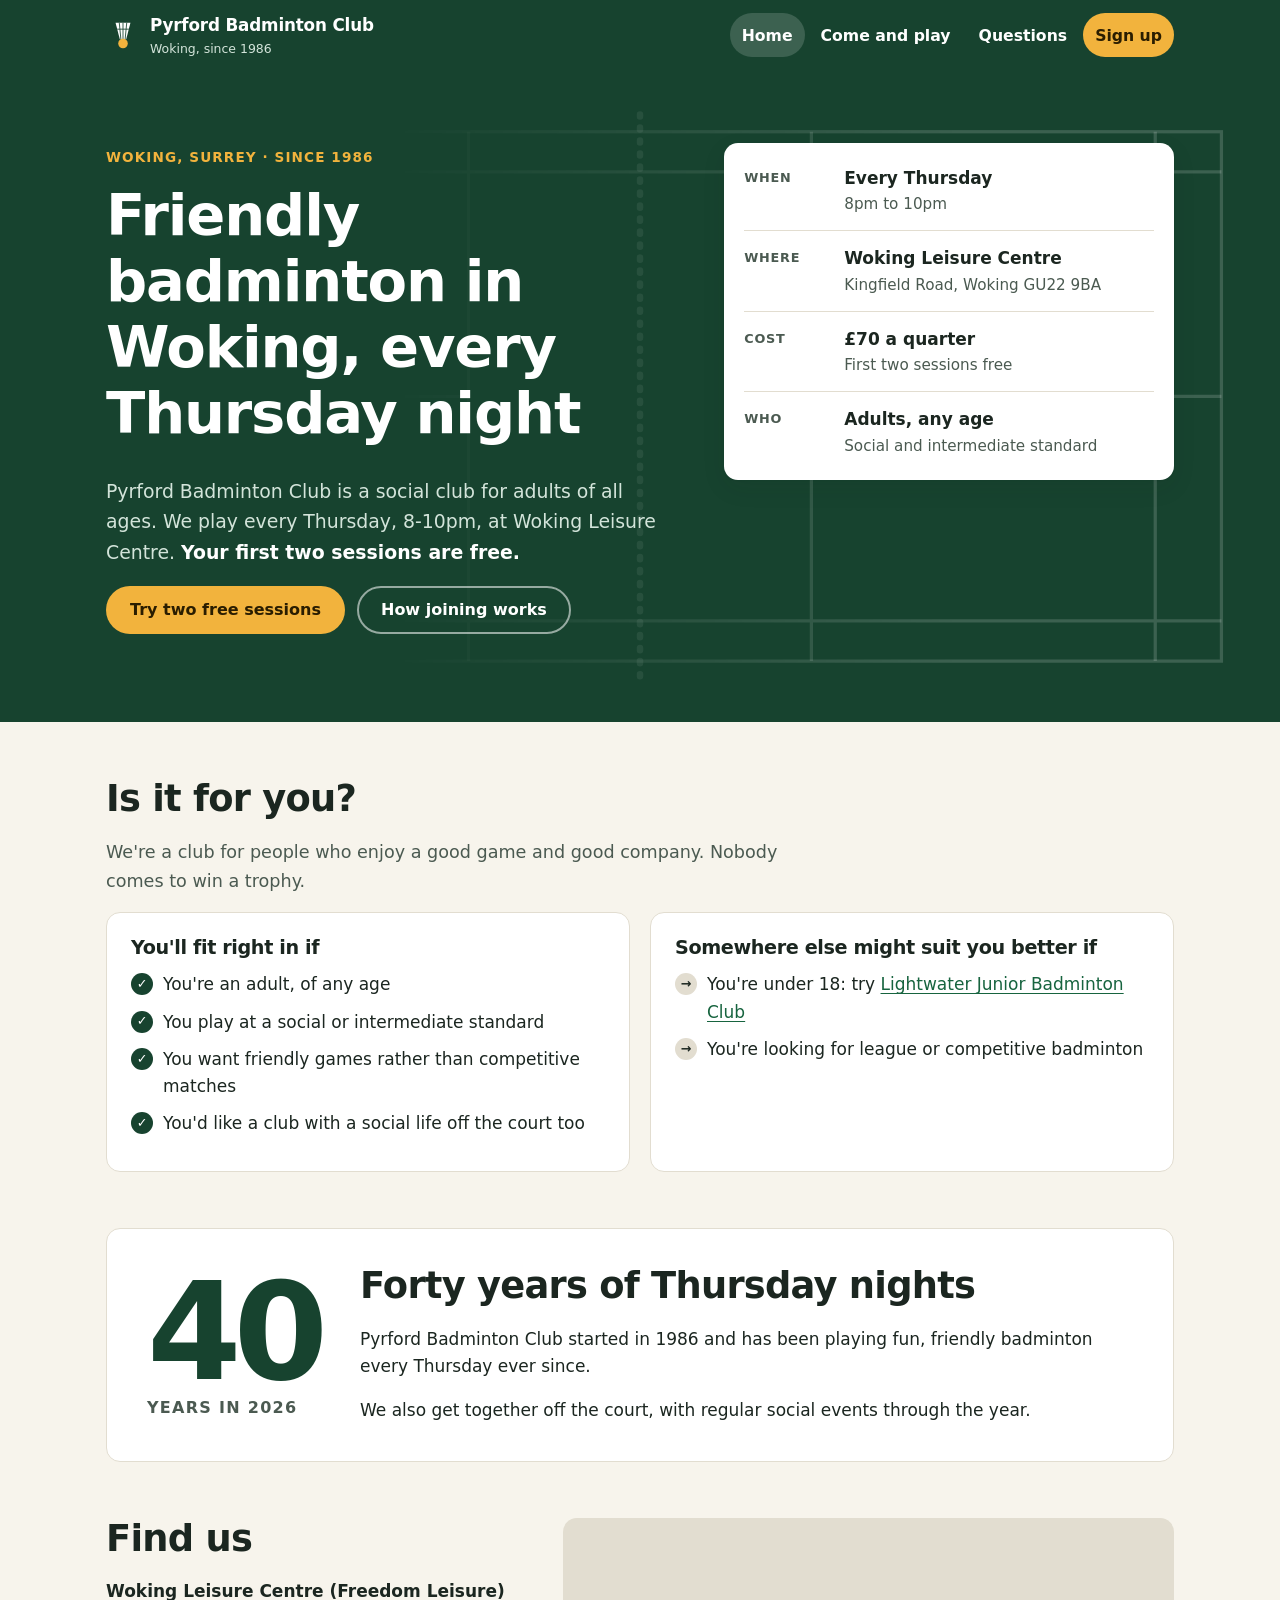
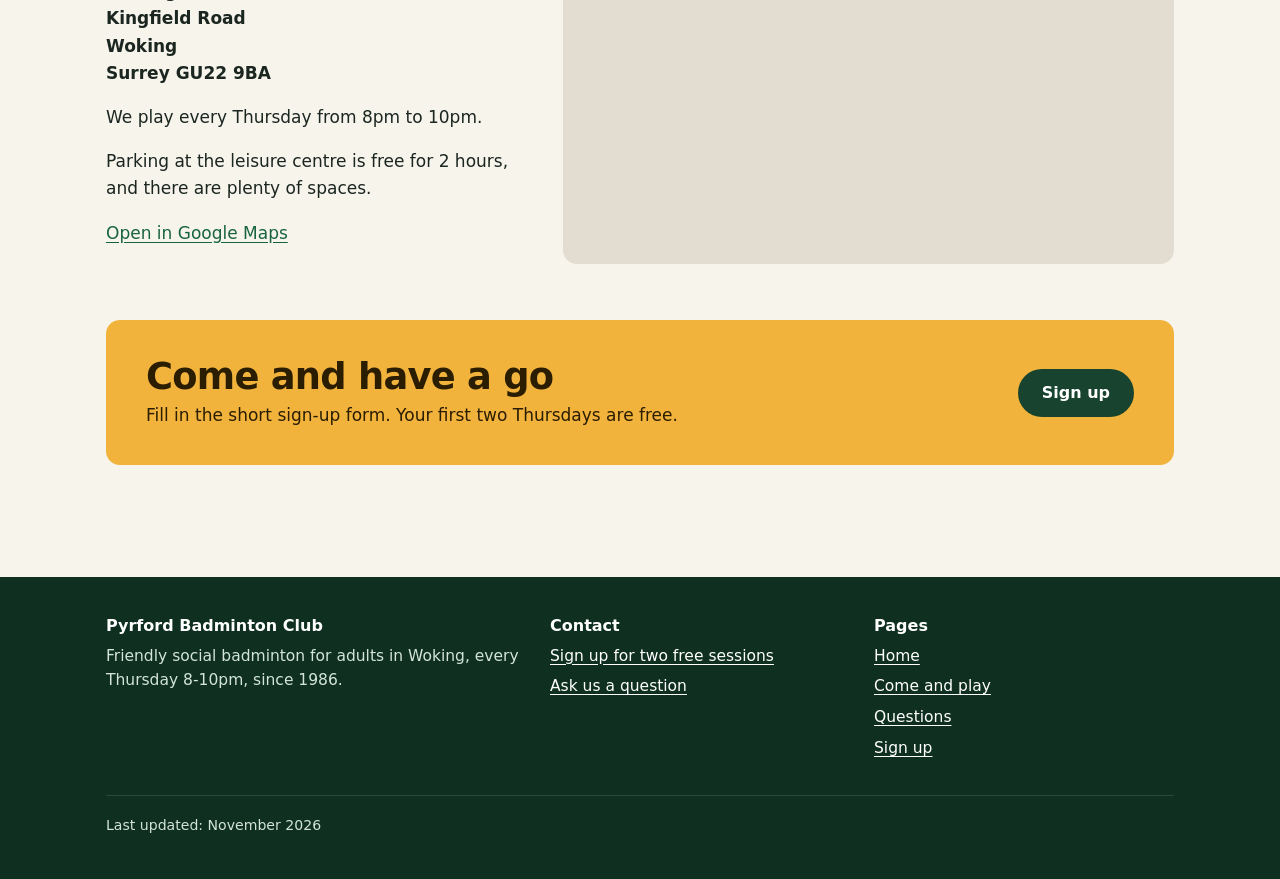
==== index.html @ cd889614 "Initial launch" ====
<!doctype html>
<html lang="en-GB">
<head>
  <meta charset="utf-8">
  <meta name="viewport" content="width=device-width, initial-scale=1">
  <title>Pyrford Badminton Club, Woking | Social badminton every Thursday</title>
  <meta name="description" content="Pyrford Badminton Club is a friendly social badminton club for adults in Woking, Surrey. We play every Thursday, 8-10pm, at Woking Leisure Centre. £70 a quarter, first two sessions free.">
  <meta property="og:title" content="Pyrford Badminton Club, Woking">
  <meta property="og:description" content="Friendly social badminton for adults, every Thursday 8-10pm at Woking Leisure Centre. First two sessions free.">
  <meta property="og:type" content="website">
  <link rel="icon" href="images/shuttle.svg" type="image/svg+xml">
  <link rel="stylesheet" href="styles.css">
  <script type="application/ld+json">
  {
    "@context": "https://schema.org",
    "@type": "SportsClub",
    "name": "Pyrford Badminton Club",
    "description": "A friendly social badminton club for intermediate and social-standard adults in Woking, Surrey, founded in 1986.",
    "sport": "Badminton",
    "foundingDate": "1986",
    "areaServed": ["Woking", "Pyrford", "Surrey"],
    "address": {
      "@type": "PostalAddress",
      "name": "Woking Leisure Centre",
      "streetAddress": "Kingfield Road",
      "addressLocality": "Woking",
      "addressRegion": "Surrey",
      "postalCode": "GU22 9BA",
      "addressCountry": "GB"
    },
    "openingHoursSpecification": {
      "@type": "OpeningHoursSpecification",
      "dayOfWeek": "https://schema.org/Thursday",
      "opens": "20:00",
      "closes": "22:00"
    },
    "priceRange": "£70 a quarter, first two sessions free"
  }
  </script>
</head>
<body>
  <a class="skip" href="#main">Skip to content</a>

  <header class="site-header">
    <div class="wrap">
      <a class="brand" href="index.html">
        <svg viewBox="0 0 64 64" aria-hidden="true"><path d="M18 9h28l-8 31H26z" fill="#ffffff"/><path d="M25 9l3 31M32 9v31M39 9l-3 31M21 21h22" stroke="#17432f" stroke-width="1.6" fill="none"/><circle cx="32" cy="48" r="9" fill="#f2b33d"/></svg>
        <span>Pyrford Badminton Club<small>Woking, since 1986</small></span>
      </a>
      <nav aria-label="Main">
        <ul class="nav">
          <li><a href="index.html" aria-current="page">Home</a></li>
          <li><a href="come-and-play.html">Come and play</a></li>
          <li><a href="questions.html">Questions</a></li>
          <li><a class="nav-cta" href="sign-up.html">Sign up</a></li>
        </ul>
      </nav>
    </div>
  </header>

  <main id="main">
    <section class="hero">
      <svg class="court-lines" viewBox="0 0 1200 600" preserveAspectRatio="xMidYMid slice" aria-hidden="true">
        <rect x="64" y="56" width="1072" height="488"/>
        <path d="M64 93H1136M64 507H1136M442 56V544M758 56V544M125 56V544M1075 56V544M64 300H442M758 300H1136"/>
        <path class="net" d="M600 40V560"/>
      </svg>
      <div class="wrap">
        <div>
          <span class="eyebrow">Woking, Surrey &middot; since 1986</span>
          <h1>Friendly badminton in Woking, every Thursday night</h1>
          <p class="lead">Pyrford Badminton Club is a social club for adults of all ages. We play every Thursday, 8&#8209;10pm, at Woking Leisure Centre. <strong>Your first two sessions are free.</strong></p>
          <div class="actions">
            <a class="btn btn-feather" href="sign-up.html">Try two free sessions</a>
            <a class="btn btn-ghost" href="come-and-play.html">How joining works</a>
          </div>
        </div>
        <dl class="facts">
          <div><dt>When</dt><dd>Every Thursday<span>8pm to 10pm</span></dd></div>
          <div><dt>Where</dt><dd>Woking Leisure Centre<span>Kingfield Road, Woking GU22 9BA</span></dd></div>
          <div><dt>Cost</dt><dd>&pound;70 a quarter<span>First two sessions free</span></dd></div>
          <div><dt>Who</dt><dd>Adults, any age<span>Social and intermediate standard</span></dd></div>
        </dl>
      </div>
    </section>

    <section class="section" aria-labelledby="fit">
      <div class="wrap">
        <h2 id="fit">Is it for you?</h2>
        <p class="section-intro">We're a club for people who enjoy a good game and good company. Nobody comes to win a trophy.</p>
        <div class="two-col">
          <div class="card">
            <h3>You'll fit right in if</h3>
            <ul class="ticks">
              <li>You're an adult, of any age</li>
              <li>You play at a social or intermediate standard</li>
              <li>You want friendly games rather than competitive matches</li>
              <li>You'd like a club with a social life off the court too</li>
            </ul>
          </div>
          <div class="card">
            <h3>Somewhere else might suit you better if</h3>
            <ul class="crosses">
              <li>You're under 18: try <a href="https://www.surreycc.gov.uk/children/support-and-advice/families/directory/l/lightwater-junior-badminton-club">Lightwater Junior Badminton Club</a></li>
              <li>You're looking for league or competitive badminton</li>
            </ul>
          </div>
        </div>
      </div>
    </section>

    <section class="section" aria-labelledby="history">
      <div class="wrap">
        <div class="forty">
          <div class="forty-number" aria-hidden="true">40<small>years in 2026</small></div>
          <div>
            <h2 id="history">Forty years of Thursday nights</h2>
            <p>Pyrford Badminton Club started in 1986 and has been playing fun, friendly badminton every Thursday ever since.</p>
            <p>We also get together off the court, with regular social events through the year.</p>
          </div>
        </div>
        <!--
          PHOTOS: add pictures of club nights here. Save them in the images folder,
          then uncomment this block and change the file names and descriptions.
          Only use photos of members who are happy to be online.

        <div class="gallery">
          <img src="images/club-night.jpg" alt="Club members playing doubles at Woking Leisure Centre" width="800" height="533" loading="lazy">
          <img src="images/social.jpg" alt="Club members at a social evening" width="800" height="533" loading="lazy">
        </div>
        -->
      </div>
    </section>

    <section class="section" aria-labelledby="find">
      <div class="wrap">
        <div class="find-us">
          <div>
            <h2 id="find">Find us</h2>
            <address>
              Woking Leisure Centre (Freedom Leisure)<br>
              Kingfield Road<br>
              Woking<br>
              Surrey GU22 9BA
            </address>
            <p>We play every Thursday from 8pm to 10pm.</p>
            <p>Parking at the leisure centre is free for 2 hours, and there are plenty of spaces.</p>
            <p><a href="https://www.google.com/maps/search/?api=1&amp;query=Woking+Leisure+Centre+Kingfield+Road+Woking+GU22+9BA">Open in Google Maps</a></p>
          </div>
          <iframe class="map" title="Map showing Woking Leisure Centre, Kingfield Road, Woking" src="https://www.google.com/maps?q=Woking+Leisure+Centre,+Kingfield+Road,+Woking+GU22+9BA&amp;output=embed" loading="lazy" referrerpolicy="no-referrer-when-downgrade"></iframe>
        </div>
      </div>
    </section>

    <section class="section">
      <div class="wrap">
        <div class="cta">
          <div>
            <h2>Come and have a go</h2>
            <p>Fill in the short sign-up form. Your first two Thursdays are free.</p>
          </div>
          <a class="btn btn-court" href="sign-up.html">Sign up</a>
        </div>
      </div>
    </section>
  </main>

  <footer class="site-footer">
    <div class="wrap">
      <div class="footer-grid">
        <div>
          <h2>Pyrford Badminton Club</h2>
          <p>Friendly social badminton for adults in Woking, every Thursday 8&#8209;10pm, since 1986.</p>
        </div>
        <div>
          <h2>Contact</h2>
          <ul>
            <li><a href="sign-up.html">Sign up for two free sessions</a></li>
            <li><a href="sign-up.html">Ask us a question</a></li>
          </ul>
        </div>
        <div>
          <h2>Pages</h2>
          <ul>
            <li><a href="index.html">Home</a></li>
            <li><a href="come-and-play.html">Come and play</a></li>
            <li><a href="questions.html">Questions</a></li>
            <li><a href="sign-up.html">Sign up</a></li>
          </ul>
        </div>
      </div>
      <p class="footer-base">Last updated: November 2026</p>
    </div>
  </footer>
</body>
</html>
---- styles.css ----
/* Pyrford Badminton Club - one stylesheet for every page.
   Colours are set once here as tokens; dark mode swaps them below. */

:root {
  --court: #17432f;          /* deep court green: header, hero, buttons */
  --court-deep: #0f2f21;     /* darker green for the footer */
  --court-line: rgba(255, 255, 255, 0.16);
  --on-court: #ffffff;       /* text on green */
  --on-court-muted: #d3e4da;
  --feather: #f2b33d;        /* warm accent, used as a fill only */
  --on-feather: #2a1d00;     /* text on the accent */
  --page: #f7f4ec;           /* shuttle-cream page background */
  --card: #ffffff;
  --ink: #1b2620;            /* main text */
  --muted: #4b5a51;          /* secondary text (passes AA on page and card) */
  --rule: #e2ddd0;
  --link: #17643f;
  --focus: #1f6feb;
  --shadow: 0 1px 2px rgba(20, 40, 30, 0.06), 0 8px 24px rgba(20, 40, 30, 0.08);
  --radius: 14px;
  --radius-sm: 10px;
  --max: 1100px;
  --gutter: 16px;
  --font: system-ui, -apple-system, "Segoe UI", Roboto, "Helvetica Neue", Arial, sans-serif;
  color-scheme: light;
}

@media (prefers-color-scheme: dark) {
  :root {
    --court: #1d5a3f;
    --court-deep: #0b1f16;
    --page: #111a15;
    --card: #18241d;
    --ink: #eef3ef;
    --muted: #b4c3b9;
    --rule: #2b3b31;
    --link: #8fd6ad;
    --shadow: 0 1px 2px rgba(0, 0, 0, 0.3), 0 8px 24px rgba(0, 0, 0, 0.3);
    color-scheme: dark;
  }
}

*,
*::before,
*::after { box-sizing: border-box; }

html { -webkit-text-size-adjust: 100%; }

body {
  margin: 0;
  background: var(--page);
  color: var(--ink);
  font-family: var(--font);
  font-size: 1.0625rem;
  line-height: 1.6;
}

img, svg, iframe { max-width: 100%; }

a { color: var(--link); text-underline-offset: 0.18em; }
a:hover { text-decoration-thickness: 2px; }

:focus-visible {
  outline: 3px solid var(--focus);
  outline-offset: 3px;
  border-radius: 4px;
}

h1, h2, h3 {
  line-height: 1.15;
  letter-spacing: -0.02em;
  margin: 0 0 0.5em;
}
h1 { font-size: clamp(2.1rem, 6vw, 3.6rem); font-weight: 800; }
h2 { font-size: clamp(1.6rem, 3.6vw, 2.3rem); font-weight: 800; }
h3 { font-size: 1.2rem; font-weight: 700; }
p { margin: 0 0 1em; }

.wrap {
  width: 100%;
  max-width: var(--max);
  margin: 0 auto;
  padding: 0 var(--gutter);
}

.skip {
  position: absolute;
  left: -9999px;
  top: 8px;
  background: var(--card);
  color: var(--ink);
  padding: 10px 14px;
  border-radius: var(--radius-sm);
  z-index: 10;
}
.skip:focus { left: 8px; }

/* ---------- Header ---------- */

.site-header {
  background: var(--court);
  color: var(--on-court);
}
.site-header .wrap {
  display: flex;
  flex-wrap: wrap;
  align-items: center;
  justify-content: space-between;
  gap: 8px 20px;
  padding-top: 12px;
  padding-bottom: 12px;
}
.brand {
  display: inline-flex;
  align-items: center;
  gap: 10px;
  color: var(--on-court);
  text-decoration: none;
  font-weight: 800;
  font-size: 1.05rem;
  letter-spacing: -0.01em;
  min-height: 44px;
}
.brand svg { width: 34px; height: 34px; flex: none; }
.brand small {
  display: block;
  font-weight: 500;
  font-size: 0.78rem;
  color: var(--on-court-muted);
  letter-spacing: 0;
}

.nav {
  display: flex;
  flex-wrap: wrap;
  gap: 4px;
  margin: 0;
  padding: 0;
  list-style: none;
}
.nav a {
  display: inline-flex;
  align-items: center;
  min-height: 44px;
  padding: 0 12px;
  border-radius: 999px;
  color: var(--on-court);
  text-decoration: none;
  font-weight: 600;
  font-size: 0.98rem;
}
.nav a:hover { background: rgba(255, 255, 255, 0.1); }
.nav a[aria-current="page"] {
  background: rgba(255, 255, 255, 0.16);
}
.nav a.nav-cta { background: var(--feather); color: var(--on-feather); }
.nav a.nav-cta:hover { background: var(--feather); text-decoration: underline; }
.nav a.nav-cta[aria-current="page"] { box-shadow: 0 0 0 2px var(--on-court); }
@media (max-width: 480px) {
  .nav { gap: 0; margin-left: -8px; }
  .nav a { padding: 0 8px; font-size: 0.93rem; }
  .nav a.nav-cta { margin-left: 4px; padding: 0 12px; }
}

/* ---------- Buttons ---------- */

.btn {
  display: inline-flex;
  align-items: center;
  justify-content: center;
  gap: 8px;
  min-height: 48px;
  padding: 0 22px;
  border-radius: 999px;
  font-weight: 700;
  font-size: 1rem;
  text-decoration: none;
  border: 2px solid transparent;
  transition: transform 0.15s ease;
}
.btn:hover { transform: translateY(-1px); }
.btn-feather { background: var(--feather); color: var(--on-feather); }
.btn-ghost { border-color: rgba(255, 255, 255, 0.55); color: var(--on-court); }
.btn-ghost:hover { background: rgba(255, 255, 255, 0.08); }
.btn-court { background: var(--court); color: var(--on-court); }

@media (prefers-reduced-motion: reduce) {
  .btn { transition: none; }
  .btn:hover { transform: none; }
}

/* ---------- Hero ---------- */

.hero {
  position: relative;
  overflow: hidden;
  background: var(--court);
  color: var(--on-court);
  padding: 40px 0 56px;
}
.hero .court-lines {
  position: absolute;
  inset: 0;
  width: 100%;
  height: 100%;
  pointer-events: none;
}
/* The court fades out behind the words so it never crosses the text. */
.court-lines {
  -webkit-mask-image: linear-gradient(90deg, transparent 0%, transparent 30%, #000 75%);
  mask-image: linear-gradient(90deg, transparent 0%, transparent 30%, #000 75%);
}
.court-lines * { fill: none; stroke: var(--court-line); stroke-width: 3; }
.court-lines .net { stroke-width: 6; stroke-dasharray: 2 10; stroke-linecap: round; }
.hero .wrap {
  position: relative;
  display: grid;
  gap: 32px;
}
.eyebrow {
  display: inline-block;
  font-size: 0.85rem;
  font-weight: 700;
  letter-spacing: 0.08em;
  text-transform: uppercase;
  color: var(--feather);
  margin-bottom: 14px;
}
.hero .lead {
  font-size: 1.18rem;
  color: var(--on-court-muted);
  max-width: 34em;
}
.hero .lead strong { color: var(--on-court); }
.actions { display: flex; flex-wrap: wrap; gap: 12px; margin-top: 8px; }

.facts {
  background: var(--card);
  color: var(--ink);
  border-radius: var(--radius);
  box-shadow: var(--shadow);
  padding: 8px 20px;
  margin: 0;
  align-self: start;
}
.facts div {
  display: grid;
  grid-template-columns: 5.5rem 1fr;
  gap: 12px;
  padding: 14px 0;
  border-bottom: 1px solid var(--rule);
}
.facts div:last-child { border-bottom: 0; }
.facts dt {
  font-size: 0.8rem;
  font-weight: 700;
  letter-spacing: 0.06em;
  text-transform: uppercase;
  color: var(--muted);
  padding-top: 3px;
}
.facts dd { margin: 0; font-weight: 600; }
.facts dd span { display: block; font-weight: 400; color: var(--muted); font-size: 0.95rem; }

@media (min-width: 860px) {
  .hero { padding: 72px 0 88px; }
  .hero .wrap { grid-template-columns: 1.25fr 1fr; align-items: center; gap: 56px; }
}

/* ---------- Page heading (inner pages) ---------- */

.page-head {
  position: relative;
  overflow: hidden;
  background: var(--court);
  color: var(--on-court);
  padding: 36px 0 44px;
}
.page-head .court-lines { position: absolute; inset: 0; width: 100%; height: 100%; pointer-events: none; }
.page-head .wrap { position: relative; }
.page-head a { color: var(--on-court); }
.page-head p { color: var(--on-court-muted); font-size: 1.15rem; max-width: 36em; margin: 0; }

/* ---------- Sections ---------- */

.section { padding: 56px 0; }
.section + .section { padding-top: 0; }
.section-intro { color: var(--muted); max-width: 40em; font-size: 1.1rem; }

.two-col { display: grid; gap: 20px; }
@media (min-width: 760px) { .two-col { grid-template-columns: 1fr 1fr; } }

.card {
  background: var(--card);
  border: 1px solid var(--rule);
  border-radius: var(--radius);
  padding: 24px;
}
.card h3 { margin-bottom: 12px; }

.ticks, .crosses { list-style: none; margin: 0; padding: 0; }
.ticks li, .crosses li {
  position: relative;
  padding-left: 32px;
  margin-bottom: 10px;
}
.ticks li::before, .crosses li::before {
  position: absolute;
  left: 0;
  top: 2px;
  width: 22px;
  height: 22px;
  border-radius: 50%;
  display: grid;
  place-items: center;
  font-size: 0.8rem;
  font-weight: 800;
}
.ticks li::before { content: "\2713"; background: var(--court); color: var(--on-court); }
.crosses li::before { content: "\2192"; background: var(--rule); color: var(--ink); }

/* Anniversary band */
.forty {
  display: grid;
  gap: 24px;
  align-items: center;
  background: var(--card);
  border: 1px solid var(--rule);
  border-radius: var(--radius);
  padding: 28px 24px;
}
.forty-number {
  font-size: clamp(5rem, 16vw, 8.5rem);
  font-weight: 900;
  line-height: 0.85;
  letter-spacing: -0.06em;
  color: var(--court);
}
@media (prefers-color-scheme: dark) { .forty-number { color: var(--feather); } }
.forty-number small {
  display: block;
  font-size: 1rem;
  letter-spacing: 0.08em;
  text-transform: uppercase;
  font-weight: 700;
  color: var(--muted);
  margin-top: 10px;
}
.forty p:last-child { margin-bottom: 0; }
@media (min-width: 760px) { .forty { grid-template-columns: auto 1fr; gap: 40px; padding: 36px 40px; } }

/* Photos (add them in index.html) */
.gallery { display: grid; gap: 16px; margin-top: 20px; }
.gallery img { width: 100%; height: auto; border-radius: var(--radius); display: block; }
@media (min-width: 760px) { .gallery { grid-template-columns: 1fr 1fr; } }

/* Steps */
.steps { list-style: none; margin: 0; padding: 0; display: grid; gap: 16px; counter-reset: step; }
@media (min-width: 860px) { .steps { grid-template-columns: repeat(3, 1fr); } }
.steps li {
  counter-increment: step;
  background: var(--card);
  border: 1px solid var(--rule);
  border-radius: var(--radius);
  padding: 24px;
}
.steps li::before {
  content: counter(step);
  display: grid;
  place-items: center;
  width: 40px;
  height: 40px;
  border-radius: 50%;
  background: var(--feather);
  color: var(--on-feather);
  font-weight: 800;
  margin-bottom: 14px;
}
.steps h3 { margin-bottom: 6px; }
.steps p { margin: 0; color: var(--muted); }

/* Price */
.price {
  display: grid;
  gap: 20px;
  background: var(--court);
  color: var(--on-court);
  border-radius: var(--radius);
  padding: 28px 24px;
}
.price-amount { font-size: clamp(3rem, 9vw, 4.4rem); font-weight: 900; line-height: 1; letter-spacing: -0.04em; }
.price-amount span { font-size: 1.1rem; font-weight: 600; letter-spacing: 0; color: var(--on-court-muted); }
.price p { color: var(--on-court-muted); margin: 0; }
.price strong { color: var(--on-court); }
.price .free {
  display: inline-block;
  background: var(--feather);
  color: var(--on-feather);
  font-weight: 800;
  border-radius: 999px;
  padding: 6px 14px;
  margin-bottom: 10px;
}
@media (min-width: 760px) { .price { grid-template-columns: auto 1fr; align-items: center; gap: 40px; padding: 36px 40px; } }

/* Map */
.find-us { display: grid; gap: 20px; }
@media (min-width: 860px) { .find-us { grid-template-columns: 1fr 1.4fr; align-items: stretch; } }
.map {
  border: 0;
  width: 100%;
  min-height: 300px;
  height: 100%;
  border-radius: var(--radius);
  background: var(--rule);
}
address { font-style: normal; font-weight: 600; margin-bottom: 1em; }

/* FAQ */
.faq { display: grid; gap: 10px; max-width: 46em; }
.faq details {
  background: var(--card);
  border: 1px solid var(--rule);
  border-radius: var(--radius-sm);
}
.faq summary {
  cursor: pointer;
  list-style: none;
  display: flex;
  justify-content: space-between;
  align-items: center;
  gap: 16px;
  min-height: 56px;
  padding: 12px 20px;
  font-weight: 700;
  font-size: 1.05rem;
}
.faq summary::-webkit-details-marker { display: none; }
.faq summary::after {
  content: "+";
  flex: none;
  display: grid;
  place-items: center;
  width: 28px;
  height: 28px;
  border-radius: 50%;
  background: var(--page);
  color: var(--ink);
  font-weight: 800;
}
.faq details[open] summary::after { content: "\2212"; }
.faq details > div { padding: 0 20px 18px; }
.faq details > div p:last-child { margin-bottom: 0; }

/* Sign-up page */
.signup-layout { display: grid; gap: 20px; align-items: start; }
@media (min-width: 900px) { .signup-layout { grid-template-columns: 1.6fr 1fr; gap: 32px; } }
.form-card {
  background: var(--card);
  border: 1px solid var(--rule);
  border-radius: var(--radius);
  padding: 8px;
}
.signup-form {
  display: block;
  width: 100%;
  height: 1500px;
  border: 0;
  border-radius: var(--radius-sm);
  background: var(--card);
}
.form-card .mt-text { padding: 0 12px 10px; }
.form-placeholder {
  border: 2px dashed var(--rule);
  border-radius: var(--radius-sm);
  padding: 40px 24px;
  text-align: center;
  color: var(--muted);
}
.form-placeholder h2 { font-size: 1.3rem; color: var(--ink); }
.form-placeholder p { margin: 0; }
.h3 { font-size: 1.2rem; }
.next-steps { margin: 0 0 16px; padding-left: 1.3em; }
.next-steps li { margin-bottom: 10px; padding-left: 4px; }
.small-print { font-size: 0.92rem; color: var(--muted); margin: 0; }

/* Call to action band */
.cta {
  background: var(--feather);
  color: var(--on-feather);
  border-radius: var(--radius);
  padding: 32px 24px;
  display: grid;
  gap: 16px;
  align-items: center;
}
.cta h2 { margin-bottom: 4px; }
.cta p { margin: 0; }
.cta a:not(.btn) { color: var(--on-feather); }
.cta .btn-court { justify-self: start; }
@media (min-width: 760px) { .cta { grid-template-columns: 1fr auto; padding: 36px 40px; } }

.email-big {
  font-size: clamp(1.2rem, 4.4vw, 1.6rem);
  font-weight: 800;
  word-break: break-word;
}

.mt-text { margin: 14px 0 0; }

.note {
  border-left: 4px solid var(--feather);
  background: var(--card);
  padding: 14px 18px;
  border-radius: 0 var(--radius-sm) var(--radius-sm) 0;
  margin: 0;
}

/* ---------- Footer ---------- */

.site-footer {
  background: var(--court-deep);
  color: var(--on-court-muted);
  padding: 40px 0 28px;
  margin-top: 56px;
  font-size: 0.97rem;
}
.site-footer a { color: var(--on-court); }
.footer-grid { display: grid; gap: 24px; }
@media (min-width: 760px) { .footer-grid { grid-template-columns: 1.4fr 1fr 1fr; } }
.site-footer h2 { font-size: 1rem; color: var(--on-court); letter-spacing: 0; margin-bottom: 8px; }
.site-footer ul { list-style: none; margin: 0; padding: 0; }
.site-footer li { margin-bottom: 6px; }
.footer-base {
  border-top: 1px solid rgba(255, 255, 255, 0.12);
  margin-top: 28px;
  padding-top: 18px;
  font-size: 0.88rem;
}
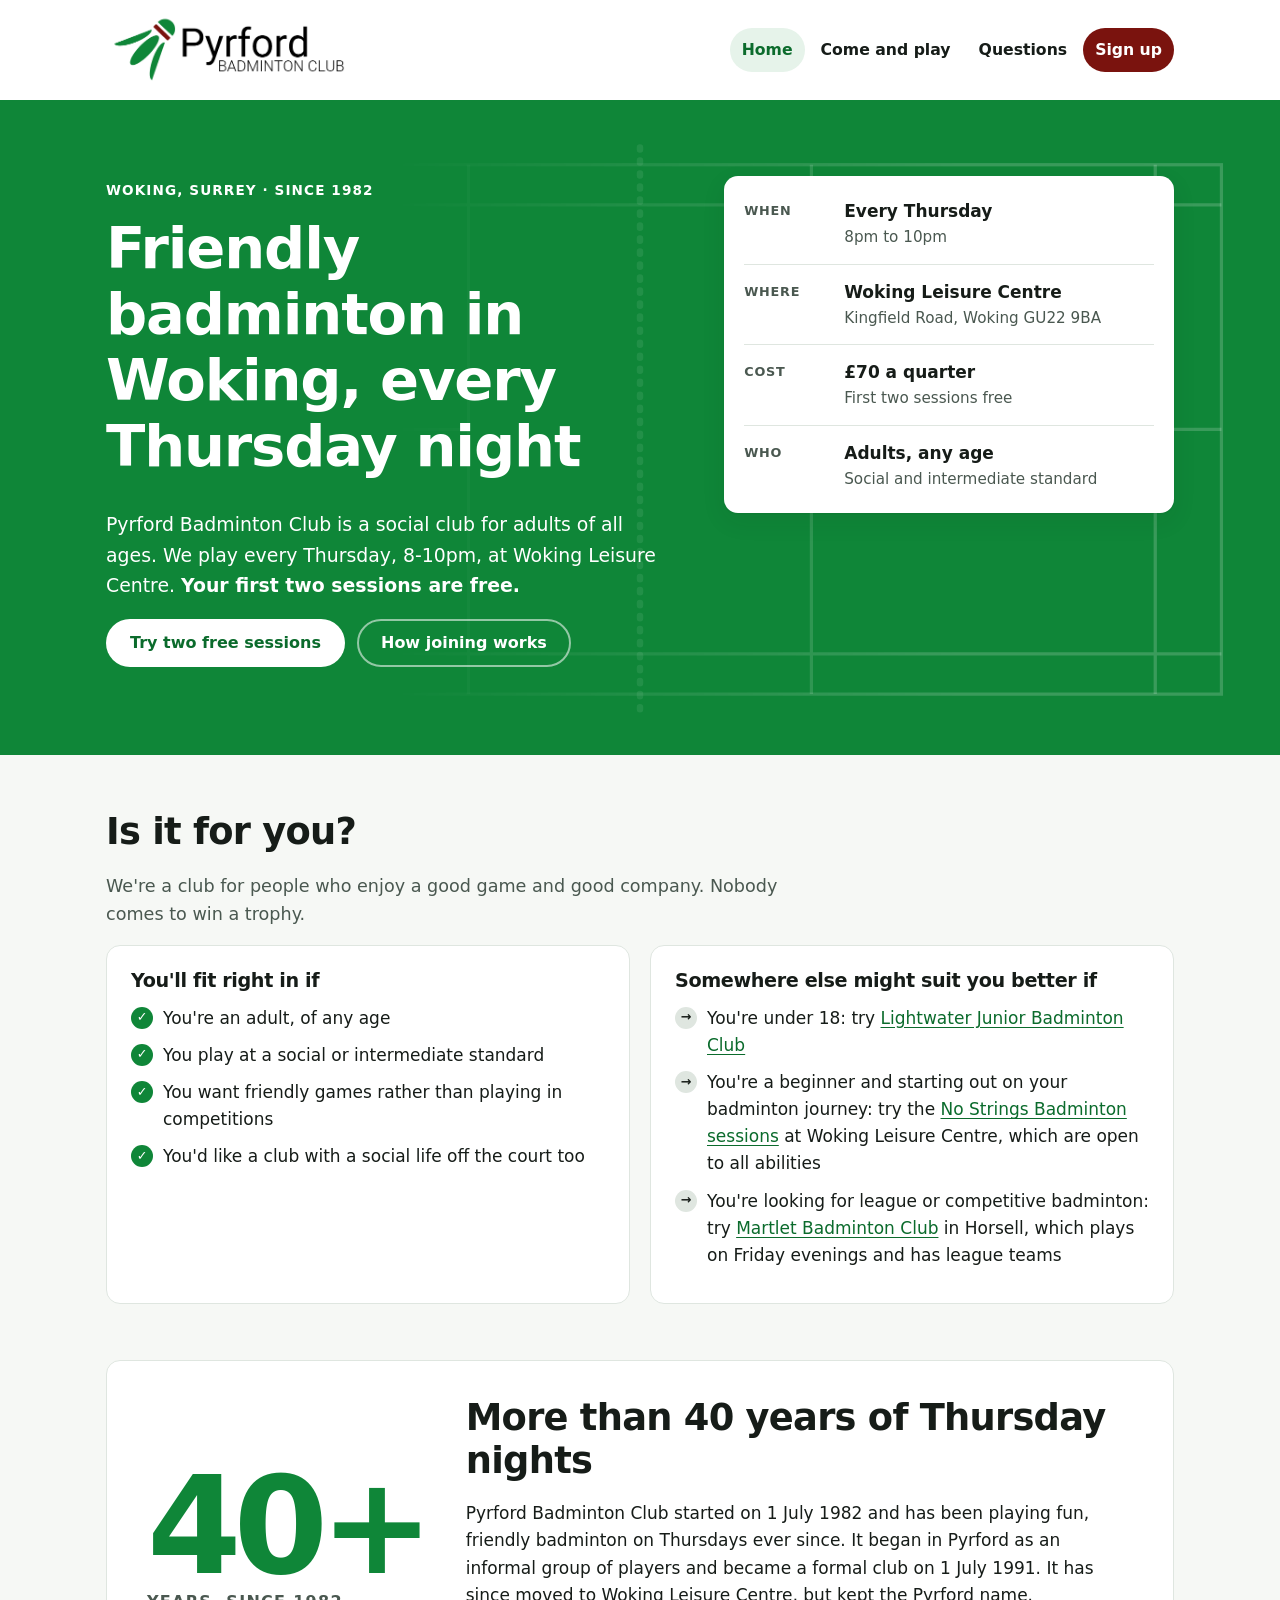
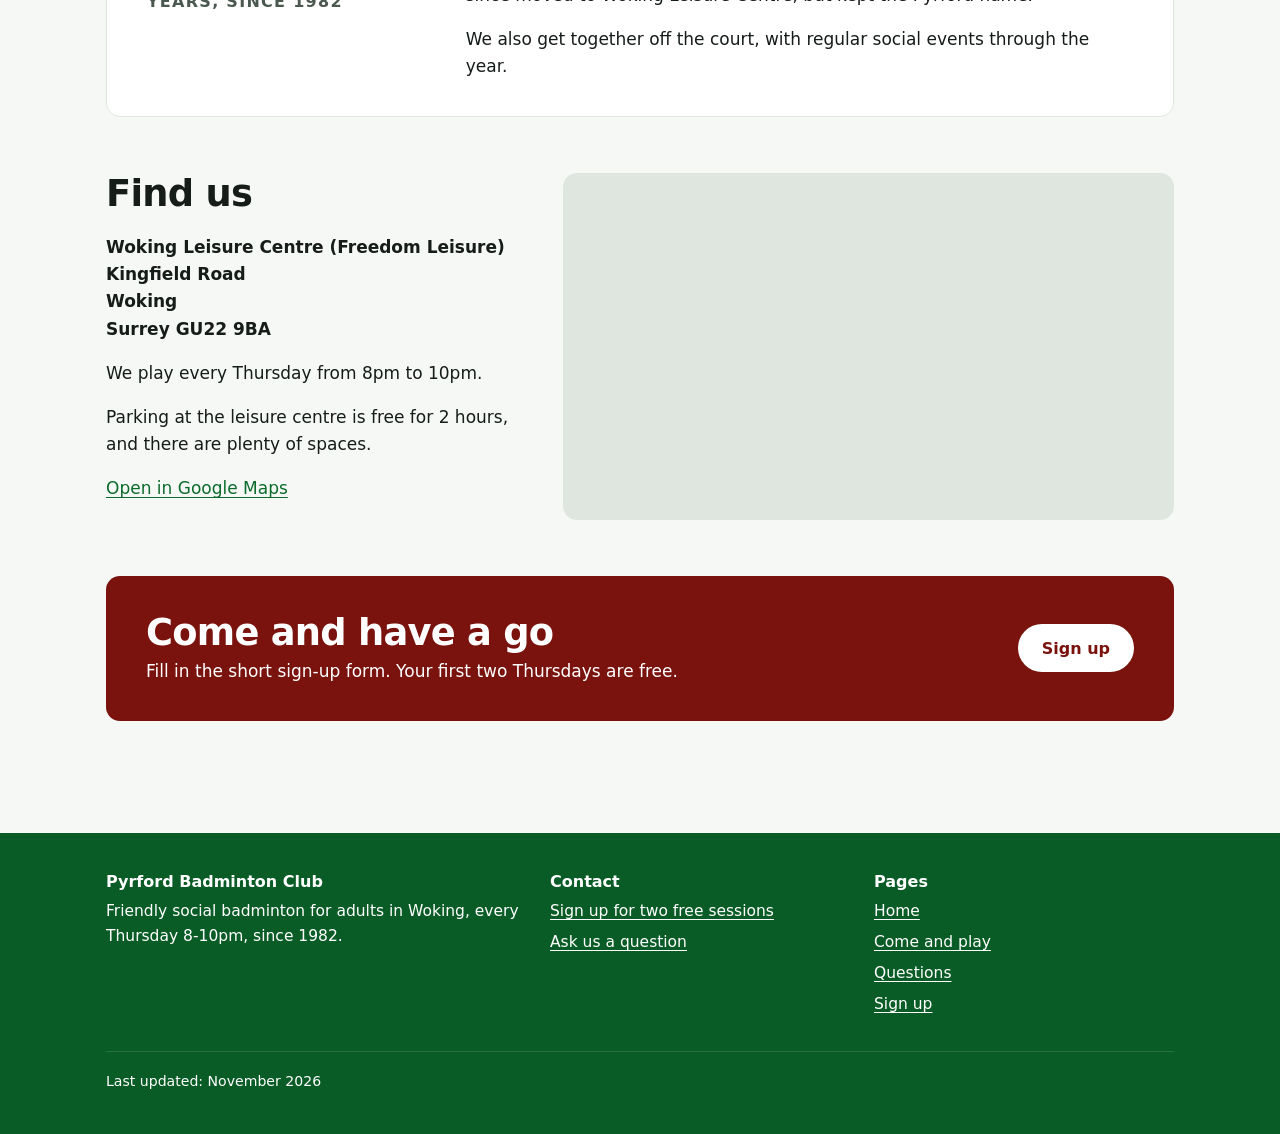
==== commit bbb5a6a0: "Club logo and colours, sign-up form, 1982 history, other clubs - The club's own logo in a white head" ====
--- a/index.html
+++ b/index.html
@@ -8,16 +8,19 @@
   <meta property="og:title" content="Pyrford Badminton Club, Woking">
   <meta property="og:description" content="Friendly social badminton for adults, every Thursday 8-10pm at Woking Leisure Centre. First two sessions free.">
   <meta property="og:type" content="website">
-  <link rel="icon" href="images/shuttle.svg" type="image/svg+xml">
+  <link rel="icon" href="images/icon-round-48.png" sizes="48x48" type="image/png">
+  <link rel="icon" href="images/icon-round-192.png" sizes="192x192" type="image/png">
+  <link rel="apple-touch-icon" href="images/icon-180.png">
+  <meta name="theme-color" content="#0f8638">
   <link rel="stylesheet" href="styles.css">
   <script type="application/ld+json">
   {
     "@context": "https://schema.org",
     "@type": "SportsClub",
     "name": "Pyrford Badminton Club",
-    "description": "A friendly social badminton club for intermediate and social-standard adults in Woking, Surrey, founded in 1986.",
+    "description": "A friendly social badminton club for intermediate and social-standard adults in Woking, Surrey, founded on 1 July 1982.",
     "sport": "Badminton",
-    "foundingDate": "1986",
+    "foundingDate": "1982-07-01",
     "areaServed": ["Woking", "Pyrford", "Surrey"],
     "address": {
       "@type": "PostalAddress",
@@ -43,10 +46,7 @@
 
   <header class="site-header">
     <div class="wrap">
-      <a class="brand" href="index.html">
-        <svg viewBox="0 0 64 64" aria-hidden="true"><path d="M18 9h28l-8 31H26z" fill="#ffffff"/><path d="M25 9l3 31M32 9v31M39 9l-3 31M21 21h22" stroke="#17432f" stroke-width="1.6" fill="none"/><circle cx="32" cy="48" r="9" fill="#f2b33d"/></svg>
-        <span>Pyrford Badminton Club<small>Woking, since 1986</small></span>
-      </a>
+      <a class="brand" href="index.html"><img src="images/logo.png" alt="Pyrford Badminton Club home" width="542" height="163"></a>
       <nav aria-label="Main">
         <ul class="nav">
           <li><a href="index.html" aria-current="page">Home</a></li>
@@ -67,11 +67,11 @@
       </svg>
       <div class="wrap">
         <div>
-          <span class="eyebrow">Woking, Surrey &middot; since 1986</span>
+          <span class="eyebrow">Woking, Surrey &middot; since 1982</span>
           <h1>Friendly badminton in Woking, every Thursday night</h1>
           <p class="lead">Pyrford Badminton Club is a social club for adults of all ages. We play every Thursday, 8&#8209;10pm, at Woking Leisure Centre. <strong>Your first two sessions are free.</strong></p>
           <div class="actions">
-            <a class="btn btn-feather" href="sign-up.html">Try two free sessions</a>
+            <a class="btn btn-light" href="sign-up.html">Try two free sessions</a>
             <a class="btn btn-ghost" href="come-and-play.html">How joining works</a>
           </div>
         </div>
@@ -94,7 +94,7 @@
             <ul class="ticks">
               <li>You're an adult, of any age</li>
               <li>You play at a social or intermediate standard</li>
-              <li>You want friendly games rather than competitive matches</li>
+              <li>You want friendly games rather than playing in competitions</li>
               <li>You'd like a club with a social life off the court too</li>
             </ul>
           </div>
@@ -102,7 +102,8 @@
             <h3>Somewhere else might suit you better if</h3>
             <ul class="crosses">
               <li>You're under 18: try <a href="https://www.surreycc.gov.uk/children/support-and-advice/families/directory/l/lightwater-junior-badminton-club">Lightwater Junior Badminton Club</a></li>
-              <li>You're looking for league or competitive badminton</li>
+              <li>You're a beginner and starting out on your badminton journey: try the <a href="https://freedom-leisure.co.uk/centres/woking-leisure-centre/badminton">No Strings Badminton sessions</a> at Woking Leisure Centre, which are open to all abilities</li>
+              <li>You're looking for league or competitive badminton: try <a href="https://www.allaboutweybridge.co.uk/?p=42633">Martlet Badminton Club</a> in Horsell, which plays on Friday evenings and has league teams</li>
             </ul>
           </div>
         </div>
@@ -112,10 +113,11 @@
     <section class="section" aria-labelledby="history">
       <div class="wrap">
         <div class="forty">
-          <div class="forty-number" aria-hidden="true">40<small>years in 2026</small></div>
+          <div class="forty-number" aria-hidden="true">40+<small>years, since 1982</small></div>
           <div>
-            <h2 id="history">Forty years of Thursday nights</h2>
-            <p>Pyrford Badminton Club started in 1986 and has been playing fun, friendly badminton every Thursday ever since.</p>
+            <h2 id="history">More than 40 years of Thursday nights</h2>
+            <p>Pyrford Badminton Club started on 1 July 1982 and has been playing fun, friendly badminton on Thursdays ever since. It began in Pyrford as an informal group of players and became a formal club on 1 July 1991. It has since moved to Woking Leisure Centre, but kept the Pyrford name.</p>
+            <!-- TO FILL IN: when the club moved from Pyrford to Woking Leisure Centre, and where it played in Pyrford. -->
             <p>We also get together off the court, with regular social events through the year.</p>
           </div>
         </div>
@@ -170,7 +172,7 @@
       <div class="footer-grid">
         <div>
           <h2>Pyrford Badminton Club</h2>
-          <p>Friendly social badminton for adults in Woking, every Thursday 8&#8209;10pm, since 1986.</p>
+          <p>Friendly social badminton for adults in Woking, every Thursday 8&#8209;10pm, since 1982.</p>
         </div>
         <div>
           <h2>Contact</h2>
--- a/styles.css
+++ b/styles.css
@@ -2,19 +2,22 @@
    Colours are set once here as tokens; dark mode swaps them below. */
 
 :root {
-  --court: #17432f;          /* deep court green: header, hero, buttons */
-  --court-deep: #0f2f21;     /* darker green for the footer */
-  --court-line: rgba(255, 255, 255, 0.16);
-  --on-court: #ffffff;       /* text on green */
-  --on-court-muted: #d3e4da;
-  --feather: #f2b33d;        /* warm accent, used as a fill only */
-  --on-feather: #2a1d00;     /* text on the accent */
-  --page: #f7f4ec;           /* shuttle-cream page background */
+  /* Club colours, from the logo: green #0f8638 and maroon #7a130e. */
+  --court: #0f8638;          /* club green: hero, page headings, buttons */
+  --court-deep: #0a5c26;     /* darker club green for the footer */
+  --court-line: rgba(255, 255, 255, 0.18);
+  --on-court: #ffffff;       /* text on green (white on the club green is 4.7:1, AA) */
+  --on-court-muted: #ffffff; /* anything paler than white fails AA on the club green */
+  --accent: #7a130e;         /* club maroon: sign-up buttons, number badges, call-to-action band */
+  --on-accent: #ffffff;
+  --header: #ffffff;         /* the logo has a white background, so the header stays white */
+  --page: #f6f8f5;           /* very pale green-grey page background */
   --card: #ffffff;
-  --ink: #1b2620;            /* main text */
-  --muted: #4b5a51;          /* secondary text (passes AA on page and card) */
-  --rule: #e2ddd0;
-  --link: #17643f;
+  --ink: #161c18;            /* main text (the logo's black, softened) */
+  --muted: #4a5850;          /* secondary text (passes AA on page and card) */
+  --rule: #dfe6e0;
+  --link: #0b6b2c;           /* the club green darkened so link text passes AA on the page */
+  --green-tint: #e6f3ea;     /* current page in the menu */
   --focus: #1f6feb;
   --shadow: 0 1px 2px rgba(20, 40, 30, 0.06), 0 8px 24px rgba(20, 40, 30, 0.08);
   --radius: 14px;
@@ -27,8 +30,7 @@
 
 @media (prefers-color-scheme: dark) {
   :root {
-    --court: #1d5a3f;
-    --court-deep: #0b1f16;
+    --court-deep: #08361a;
     --page: #111a15;
     --card: #18241d;
     --ink: #eef3ef;
@@ -98,8 +100,9 @@
 /* ---------- Header ---------- */
 
 .site-header {
-  background: var(--court);
-  color: var(--on-court);
+  background: var(--header);
+  color: #161c18;
+  border-bottom: 4px solid var(--court);
 }
 .site-header .wrap {
   display: flex;
@@ -113,22 +116,10 @@
 .brand {
   display: inline-flex;
   align-items: center;
-  gap: 10px;
-  color: var(--on-court);
-  text-decoration: none;
-  font-weight: 800;
-  font-size: 1.05rem;
-  letter-spacing: -0.01em;
   min-height: 44px;
 }
-.brand svg { width: 34px; height: 34px; flex: none; }
-.brand small {
-  display: block;
-  font-weight: 500;
-  font-size: 0.78rem;
-  color: var(--on-court-muted);
-  letter-spacing: 0;
-}
+.brand img { display: block; height: 76px; width: auto; }
+@media (max-width: 480px) { .brand img { height: 60px; } }
 
 .nav {
   display: flex;
@@ -144,18 +135,19 @@
   min-height: 44px;
   padding: 0 12px;
   border-radius: 999px;
-  color: var(--on-court);
+  color: #161c18;
   text-decoration: none;
   font-weight: 600;
   font-size: 0.98rem;
 }
-.nav a:hover { background: rgba(255, 255, 255, 0.1); }
+.nav a:hover { background: #f0f4f1; }
 .nav a[aria-current="page"] {
-  background: rgba(255, 255, 255, 0.16);
-}
-.nav a.nav-cta { background: var(--feather); color: var(--on-feather); }
-.nav a.nav-cta:hover { background: var(--feather); text-decoration: underline; }
-.nav a.nav-cta[aria-current="page"] { box-shadow: 0 0 0 2px var(--on-court); }
+  background: var(--green-tint);
+  color: #0b6b2c;
+}
+.nav a.nav-cta { background: var(--accent); color: var(--on-accent); }
+.nav a.nav-cta:hover { background: var(--accent); text-decoration: underline; }
+.nav a.nav-cta[aria-current="page"] { box-shadow: 0 0 0 2px #ffffff, 0 0 0 4px var(--accent); }
 @media (max-width: 480px) {
   .nav { gap: 0; margin-left: -8px; }
   .nav a { padding: 0 8px; font-size: 0.93rem; }
@@ -179,7 +171,8 @@
   transition: transform 0.15s ease;
 }
 .btn:hover { transform: translateY(-1px); }
-.btn-feather { background: var(--feather); color: var(--on-feather); }
+.btn-light { background: #ffffff; color: #0b6b2c; }
+.btn-accent { background: var(--accent); color: var(--on-accent); }
 .btn-ghost { border-color: rgba(255, 255, 255, 0.55); color: var(--on-court); }
 .btn-ghost:hover { background: rgba(255, 255, 255, 0.08); }
 .btn-court { background: var(--court); color: var(--on-court); }
@@ -223,7 +216,7 @@
   font-weight: 700;
   letter-spacing: 0.08em;
   text-transform: uppercase;
-  color: var(--feather);
+  color: var(--on-court);
   margin-bottom: 14px;
 }
 .hero .lead {
@@ -336,7 +329,7 @@
   letter-spacing: -0.06em;
   color: var(--court);
 }
-@media (prefers-color-scheme: dark) { .forty-number { color: var(--feather); } }
+@media (prefers-color-scheme: dark) { .forty-number { color: #5cc985; } }
 .forty-number small {
   display: block;
   font-size: 1rem;
@@ -371,8 +364,8 @@
   width: 40px;
   height: 40px;
   border-radius: 50%;
-  background: var(--feather);
-  color: var(--on-feather);
+  background: var(--accent);
+  color: var(--on-accent);
   font-weight: 800;
   margin-bottom: 14px;
 }
@@ -394,8 +387,8 @@
 .price strong { color: var(--on-court); }
 .price .free {
   display: inline-block;
-  background: var(--feather);
-  color: var(--on-feather);
+  background: var(--accent);
+  color: var(--on-accent);
   font-weight: 800;
   border-radius: 999px;
   padding: 6px 14px;
@@ -486,8 +479,8 @@
 
 /* Call to action band */
 .cta {
-  background: var(--feather);
-  color: var(--on-feather);
+  background: var(--accent);
+  color: var(--on-accent);
   border-radius: var(--radius);
   padding: 32px 24px;
   display: grid;
@@ -496,8 +489,8 @@
 }
 .cta h2 { margin-bottom: 4px; }
 .cta p { margin: 0; }
-.cta a:not(.btn) { color: var(--on-feather); }
-.cta .btn-court { justify-self: start; }
+.cta a:not(.btn) { color: var(--on-accent); }
+.cta .btn-court { justify-self: start; background: #ffffff; color: var(--accent); }
 @media (min-width: 760px) { .cta { grid-template-columns: 1fr auto; padding: 36px 40px; } }
 
 .email-big {
@@ -509,7 +502,7 @@
 .mt-text { margin: 14px 0 0; }
 
 .note {
-  border-left: 4px solid var(--feather);
+  border-left: 4px solid var(--accent);
   background: var(--card);
   padding: 14px 18px;
   border-radius: 0 var(--radius-sm) var(--radius-sm) 0;
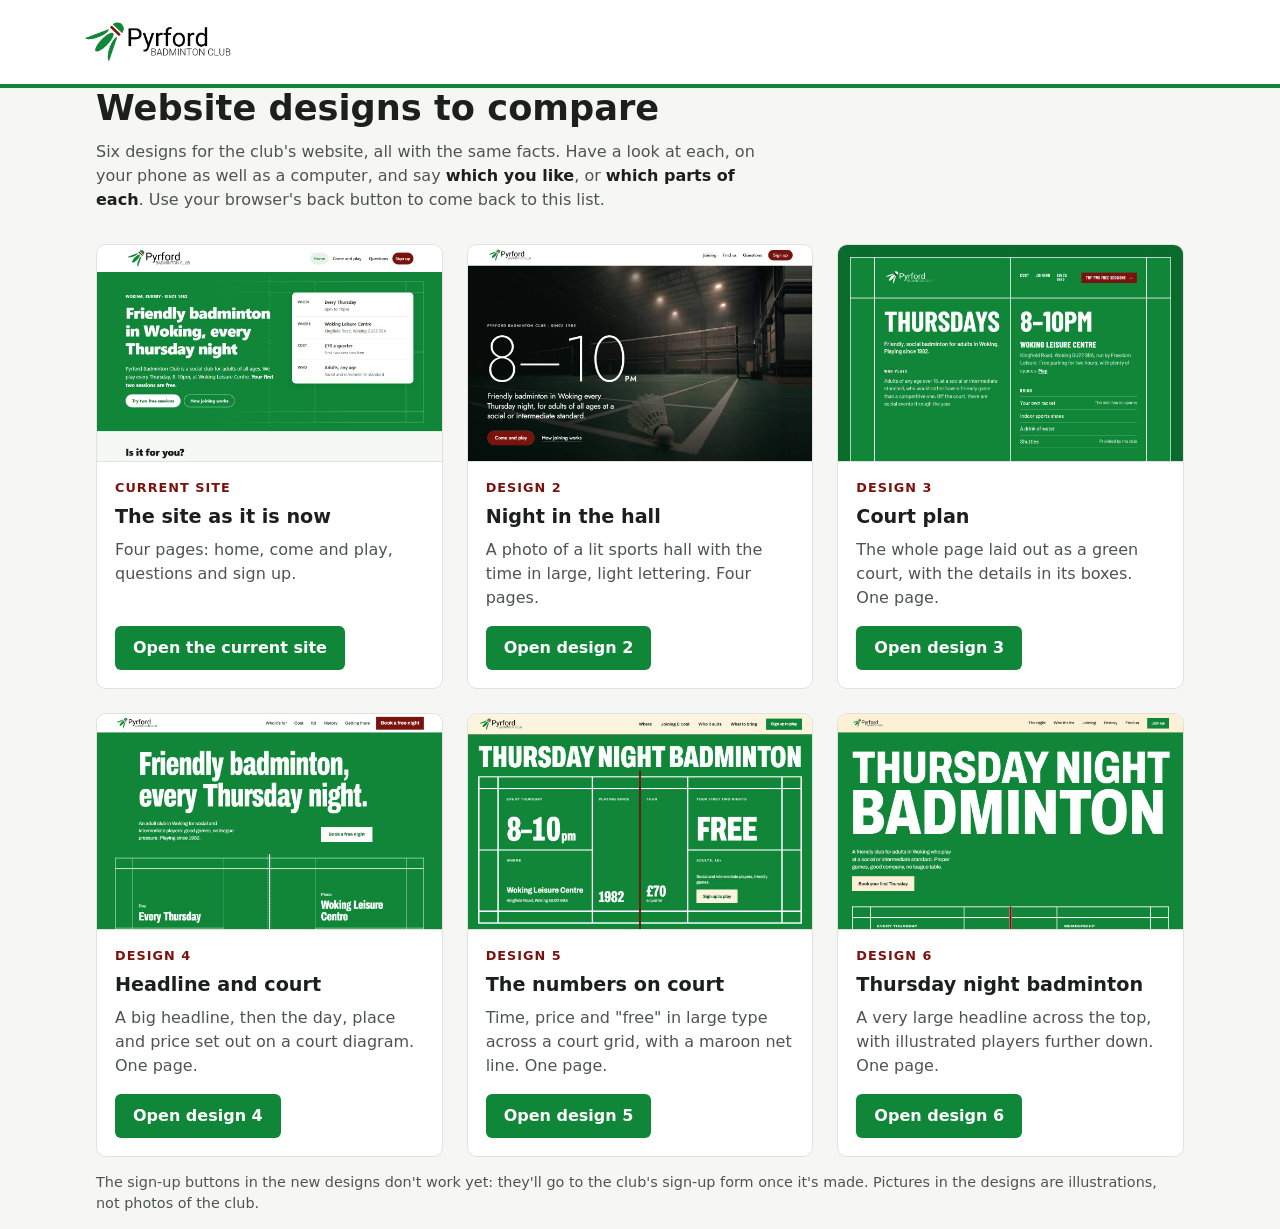
==== commit 1545703b: "Six designs to compare: a menu page, the current site in current/, v2-v6 The home page is now a menu" ====
--- a/index.html
+++ b/index.html
@@ -1,198 +1,152 @@
 <!doctype html>
 <html lang="en-GB">
 <head>
-  <meta charset="utf-8">
-  <meta name="viewport" content="width=device-width, initial-scale=1">
-  <title>Pyrford Badminton Club, Woking | Social badminton every Thursday</title>
-  <meta name="description" content="Pyrford Badminton Club is a friendly social badminton club for adults in Woking, Surrey. We play every Thursday, 8-10pm, at Woking Leisure Centre. £70 a quarter, first two sessions free.">
-  <meta property="og:title" content="Pyrford Badminton Club, Woking">
-  <meta property="og:description" content="Friendly social badminton for adults, every Thursday 8-10pm at Woking Leisure Centre. First two sessions free.">
-  <meta property="og:type" content="website">
-  <link rel="icon" href="images/icon-round-48.png" sizes="48x48" type="image/png">
-  <link rel="icon" href="images/icon-round-192.png" sizes="192x192" type="image/png">
-  <link rel="apple-touch-icon" href="images/icon-180.png">
-  <meta name="theme-color" content="#0f8638">
-  <link rel="stylesheet" href="styles.css">
-  <script type="application/ld+json">
-  {
-    "@context": "https://schema.org",
-    "@type": "SportsClub",
-    "name": "Pyrford Badminton Club",
-    "description": "A friendly social badminton club for intermediate and social-standard adults in Woking, Surrey, founded on 1 July 1982.",
-    "sport": "Badminton",
-    "foundingDate": "1982-07-01",
-    "areaServed": ["Woking", "Pyrford", "Surrey"],
-    "address": {
-      "@type": "PostalAddress",
-      "name": "Woking Leisure Centre",
-      "streetAddress": "Kingfield Road",
-      "addressLocality": "Woking",
-      "addressRegion": "Surrey",
-      "postalCode": "GU22 9BA",
-      "addressCountry": "GB"
-    },
-    "openingHoursSpecification": {
-      "@type": "OpeningHoursSpecification",
-      "dayOfWeek": "https://schema.org/Thursday",
-      "opens": "20:00",
-      "closes": "22:00"
-    },
-    "priceRange": "£70 a quarter, first two sessions free"
+<meta charset="utf-8">
+<meta name="viewport" content="width=device-width, initial-scale=1">
+<title>Pyrford Badminton Club: website designs to compare</title>
+<meta name="description" content="Six designs for the Pyrford Badminton Club website, for the committee to compare.">
+<meta name="robots" content="noindex">
+<meta name="theme-color" content="#0f8638">
+<link rel="icon" type="image/png" sizes="48x48" href="current/images/icon-round-48.png">
+<link rel="apple-touch-icon" href="current/images/icon-180.png">
+<style>
+  :root {
+    --green: #0f8638;
+    --green-dark: #0a5f28;
+    --maroon: #7a130e;
+    --ink: #1c1f1d;
+    --muted: #4d5550;
+    --paper: #f6f7f4;
+    --card: #ffffff;
+    --line: #dfe3dd;
   }
-  </script>
+  * { box-sizing: border-box; }
+  body {
+    margin: 0;
+    font-family: system-ui, -apple-system, "Segoe UI", Roboto, "Helvetica Neue", Arial, sans-serif;
+    color: var(--ink);
+    background: var(--paper);
+    line-height: 1.5;
+  }
+  header {
+    background: var(--card);
+    border-bottom: 4px solid var(--green);
+  }
+  .wrap { max-width: 1120px; margin: 0 auto; padding: 0 16px; }
+  .top { display: flex; align-items: center; gap: 16px; padding: 18px 0; }
+  .top img { height: 48px; width: auto; }
+  main { padding: 32px 0 56px; }
+  h1 { font-size: clamp(1.6rem, 4vw, 2.2rem); line-height: 1.15; margin: 0 0 12px; }
+  .intro { max-width: 680px; color: var(--muted); margin: 0 0 32px; }
+  .intro strong { color: var(--ink); }
+  .grid {
+    display: grid;
+    grid-template-columns: repeat(auto-fill, minmax(300px, 1fr));
+    gap: 24px;
+    list-style: none;
+    margin: 0;
+    padding: 0;
+  }
+  .card {
+    background: var(--card);
+    border: 1px solid var(--line);
+    border-radius: 10px;
+    overflow: hidden;
+    display: flex;
+    flex-direction: column;
+  }
+  .card a.shot { display: block; border-bottom: 1px solid var(--line); }
+  .card img { display: block; width: 100%; height: auto; aspect-ratio: 16 / 10; object-fit: cover; object-position: top; }
+  .body { padding: 16px 18px 18px; display: flex; flex-direction: column; gap: 6px; flex: 1; }
+  .label { font-size: 0.8rem; font-weight: 700; letter-spacing: 0.08em; text-transform: uppercase; color: var(--maroon); }
+  h2 { font-size: 1.2rem; margin: 0; }
+  .body p { margin: 0 0 10px; color: var(--muted); }
+  .open {
+    margin-top: auto;
+    align-self: flex-start;
+    display: inline-block;
+    padding: 10px 18px;
+    min-height: 44px;
+    border-radius: 6px;
+    background: var(--green);
+    color: #fff;
+    font-weight: 600;
+    text-decoration: none;
+  }
+  .open:hover, .open:focus-visible { background: var(--green-dark); }
+  a:focus-visible { outline: 3px solid var(--maroon); outline-offset: 3px; }
+  footer { color: var(--muted); font-size: 0.9rem; padding: 0 0 40px; }
+</style>
 </head>
 <body>
-  <a class="skip" href="#main">Skip to content</a>
+<header>
+  <div class="wrap top">
+    <img src="current/images/logo.png" width="542" height="163" alt="Pyrford Badminton Club">
+  </div>
+</header>
+<main class="wrap">
+  <h1>Website designs to compare</h1>
+  <p class="intro">Six designs for the club's website, all with the same facts. Have a look at each, on your phone as well as a computer, and say <strong>which you like</strong>, or <strong>which parts of each</strong>. Use your browser's back button to come back to this list.</p>
 
-  <header class="site-header">
-    <div class="wrap">
-      <a class="brand" href="index.html"><img src="images/logo.png" alt="Pyrford Badminton Club home" width="542" height="163"></a>
-      <nav aria-label="Main">
-        <ul class="nav">
-          <li><a href="index.html" aria-current="page">Home</a></li>
-          <li><a href="come-and-play.html">Come and play</a></li>
-          <li><a href="questions.html">Questions</a></li>
-          <li><a class="nav-cta" href="sign-up.html">Sign up</a></li>
-        </ul>
-      </nav>
-    </div>
-  </header>
-
-  <main id="main">
-    <section class="hero">
-      <svg class="court-lines" viewBox="0 0 1200 600" preserveAspectRatio="xMidYMid slice" aria-hidden="true">
-        <rect x="64" y="56" width="1072" height="488"/>
-        <path d="M64 93H1136M64 507H1136M442 56V544M758 56V544M125 56V544M1075 56V544M64 300H442M758 300H1136"/>
-        <path class="net" d="M600 40V560"/>
-      </svg>
-      <div class="wrap">
-        <div>
-          <span class="eyebrow">Woking, Surrey &middot; since 1982</span>
-          <h1>Friendly badminton in Woking, every Thursday night</h1>
-          <p class="lead">Pyrford Badminton Club is a social club for adults of all ages. We play every Thursday, 8&#8209;10pm, at Woking Leisure Centre. <strong>Your first two sessions are free.</strong></p>
-          <div class="actions">
-            <a class="btn btn-light" href="sign-up.html">Try two free sessions</a>
-            <a class="btn btn-ghost" href="come-and-play.html">How joining works</a>
-          </div>
-        </div>
-        <dl class="facts">
-          <div><dt>When</dt><dd>Every Thursday<span>8pm to 10pm</span></dd></div>
-          <div><dt>Where</dt><dd>Woking Leisure Centre<span>Kingfield Road, Woking GU22 9BA</span></dd></div>
-          <div><dt>Cost</dt><dd>&pound;70 a quarter<span>First two sessions free</span></dd></div>
-          <div><dt>Who</dt><dd>Adults, any age<span>Social and intermediate standard</span></dd></div>
-        </dl>
+  <ul class="grid">
+    <li class="card">
+      <a class="shot" href="current/" tabindex="-1" aria-hidden="true"><img src="thumbs/current.jpg" width="1280" height="800" alt="" loading="lazy"></a>
+      <div class="body">
+        <span class="label">Current site</span>
+        <h2>The site as it is now</h2>
+        <p>Four pages: home, come and play, questions and sign up.</p>
+        <a class="open" href="current/">Open the current site</a>
       </div>
-    </section>
-
-    <section class="section" aria-labelledby="fit">
-      <div class="wrap">
-        <h2 id="fit">Is it for you?</h2>
-        <p class="section-intro">We're a club for people who enjoy a good game and good company. Nobody comes to win a trophy.</p>
-        <div class="two-col">
-          <div class="card">
-            <h3>You'll fit right in if</h3>
-            <ul class="ticks">
-              <li>You're an adult, of any age</li>
-              <li>You play at a social or intermediate standard</li>
-              <li>You want friendly games rather than playing in competitions</li>
-              <li>You'd like a club with a social life off the court too</li>
-            </ul>
-          </div>
-          <div class="card">
-            <h3>Somewhere else might suit you better if</h3>
-            <ul class="crosses">
-              <li>You're under 18: try <a href="https://www.surreycc.gov.uk/children/support-and-advice/families/directory/l/lightwater-junior-badminton-club">Lightwater Junior Badminton Club</a></li>
-              <li>You're a beginner and starting out on your badminton journey: try the <a href="https://freedom-leisure.co.uk/centres/woking-leisure-centre/badminton">No Strings Badminton sessions</a> at Woking Leisure Centre, which are open to all abilities</li>
-              <li>You're looking for league or competitive badminton: try <a href="https://www.allaboutweybridge.co.uk/?p=42633">Martlet Badminton Club</a> in Horsell, which plays on Friday evenings and has league teams</li>
-            </ul>
-          </div>
-        </div>
+    </li>
+    <li class="card">
+      <a class="shot" href="v2/" tabindex="-1" aria-hidden="true"><img src="thumbs/v2.jpg" width="1280" height="800" alt="" loading="lazy"></a>
+      <div class="body">
+        <span class="label">Design 2</span>
+        <h2>Night in the hall</h2>
+        <p>A photo of a lit sports hall with the time in large, light lettering. Four pages.</p>
+        <a class="open" href="v2/">Open design 2</a>
       </div>
-    </section>
-
-    <section class="section" aria-labelledby="history">
-      <div class="wrap">
-        <div class="forty">
-          <div class="forty-number" aria-hidden="true">40+<small>years, since 1982</small></div>
-          <div>
-            <h2 id="history">More than 40 years of Thursday nights</h2>
-            <p>Pyrford Badminton Club started on 1 July 1982 and has been playing fun, friendly badminton on Thursdays ever since. It began in Pyrford as an informal group of players and became a formal club on 1 July 1991. It has since moved to Woking Leisure Centre, but kept the Pyrford name.</p>
-            <!-- TO FILL IN: when the club moved from Pyrford to Woking Leisure Centre, and where it played in Pyrford. -->
-            <p>We also get together off the court, with regular social events through the year.</p>
-          </div>
-        </div>
-        <!--
-          PHOTOS: add pictures of club nights here. Save them in the images folder,
-          then uncomment this block and change the file names and descriptions.
-          Only use photos of members who are happy to be online.
-
-        <div class="gallery">
-          <img src="images/club-night.jpg" alt="Club members playing doubles at Woking Leisure Centre" width="800" height="533" loading="lazy">
-          <img src="images/social.jpg" alt="Club members at a social evening" width="800" height="533" loading="lazy">
-        </div>
-        -->
+    </li>
+    <li class="card">
+      <a class="shot" href="v3/" tabindex="-1" aria-hidden="true"><img src="thumbs/v3.jpg" width="1280" height="800" alt="" loading="lazy"></a>
+      <div class="body">
+        <span class="label">Design 3</span>
+        <h2>Court plan</h2>
+        <p>The whole page laid out as a green court, with the details in its boxes. One page.</p>
+        <a class="open" href="v3/">Open design 3</a>
       </div>
-    </section>
-
-    <section class="section" aria-labelledby="find">
-      <div class="wrap">
-        <div class="find-us">
-          <div>
-            <h2 id="find">Find us</h2>
-            <address>
-              Woking Leisure Centre (Freedom Leisure)<br>
-              Kingfield Road<br>
-              Woking<br>
-              Surrey GU22 9BA
-            </address>
-            <p>We play every Thursday from 8pm to 10pm.</p>
-            <p>Parking at the leisure centre is free for 2 hours, and there are plenty of spaces.</p>
-            <p><a href="https://www.google.com/maps/search/?api=1&amp;query=Woking+Leisure+Centre+Kingfield+Road+Woking+GU22+9BA">Open in Google Maps</a></p>
-          </div>
-          <iframe class="map" title="Map showing Woking Leisure Centre, Kingfield Road, Woking" src="https://www.google.com/maps?q=Woking+Leisure+Centre,+Kingfield+Road,+Woking+GU22+9BA&amp;output=embed" loading="lazy" referrerpolicy="no-referrer-when-downgrade"></iframe>
-        </div>
+    </li>
+    <li class="card">
+      <a class="shot" href="v4/" tabindex="-1" aria-hidden="true"><img src="thumbs/v4.jpg" width="1280" height="800" alt="" loading="lazy"></a>
+      <div class="body">
+        <span class="label">Design 4</span>
+        <h2>Headline and court</h2>
+        <p>A big headline, then the day, place and price set out on a court diagram. One page.</p>
+        <a class="open" href="v4/">Open design 4</a>
       </div>
-    </section>
-
-    <section class="section">
-      <div class="wrap">
-        <div class="cta">
-          <div>
-            <h2>Come and have a go</h2>
-            <p>Fill in the short sign-up form. Your first two Thursdays are free.</p>
-          </div>
-          <a class="btn btn-court" href="sign-up.html">Sign up</a>
-        </div>
+    </li>
+    <li class="card">
+      <a class="shot" href="v5/" tabindex="-1" aria-hidden="true"><img src="thumbs/v5.jpg" width="1280" height="800" alt="" loading="lazy"></a>
+      <div class="body">
+        <span class="label">Design 5</span>
+        <h2>The numbers on court</h2>
+        <p>Time, price and "free" in large type across a court grid, with a maroon net line. One page.</p>
+        <a class="open" href="v5/">Open design 5</a>
       </div>
-    </section>
-  </main>
-
-  <footer class="site-footer">
-    <div class="wrap">
-      <div class="footer-grid">
-        <div>
-          <h2>Pyrford Badminton Club</h2>
-          <p>Friendly social badminton for adults in Woking, every Thursday 8&#8209;10pm, since 1982.</p>
-        </div>
-        <div>
-          <h2>Contact</h2>
-          <ul>
-            <li><a href="sign-up.html">Sign up for two free sessions</a></li>
-            <li><a href="sign-up.html">Ask us a question</a></li>
-          </ul>
-        </div>
-        <div>
-          <h2>Pages</h2>
-          <ul>
-            <li><a href="index.html">Home</a></li>
-            <li><a href="come-and-play.html">Come and play</a></li>
-            <li><a href="questions.html">Questions</a></li>
-            <li><a href="sign-up.html">Sign up</a></li>
-          </ul>
-        </div>
+    </li>
+    <li class="card">
+      <a class="shot" href="v6/" tabindex="-1" aria-hidden="true"><img src="thumbs/v6.jpg" width="1280" height="800" alt="" loading="lazy"></a>
+      <div class="body">
+        <span class="label">Design 6</span>
+        <h2>Thursday night badminton</h2>
+        <p>A very large headline across the top, with illustrated players further down. One page.</p>
+        <a class="open" href="v6/">Open design 6</a>
       </div>
-      <p class="footer-base">Last updated: November 2026</p>
-    </div>
-  </footer>
+    </li>
+  </ul>
+</main>
+<footer class="wrap">
+  <p>The sign-up buttons in the new designs don't work yet: they'll go to the club's sign-up form once it's made. Pictures in the designs are illustrations, not photos of the club.</p>
+</footer>
 </body>
 </html>
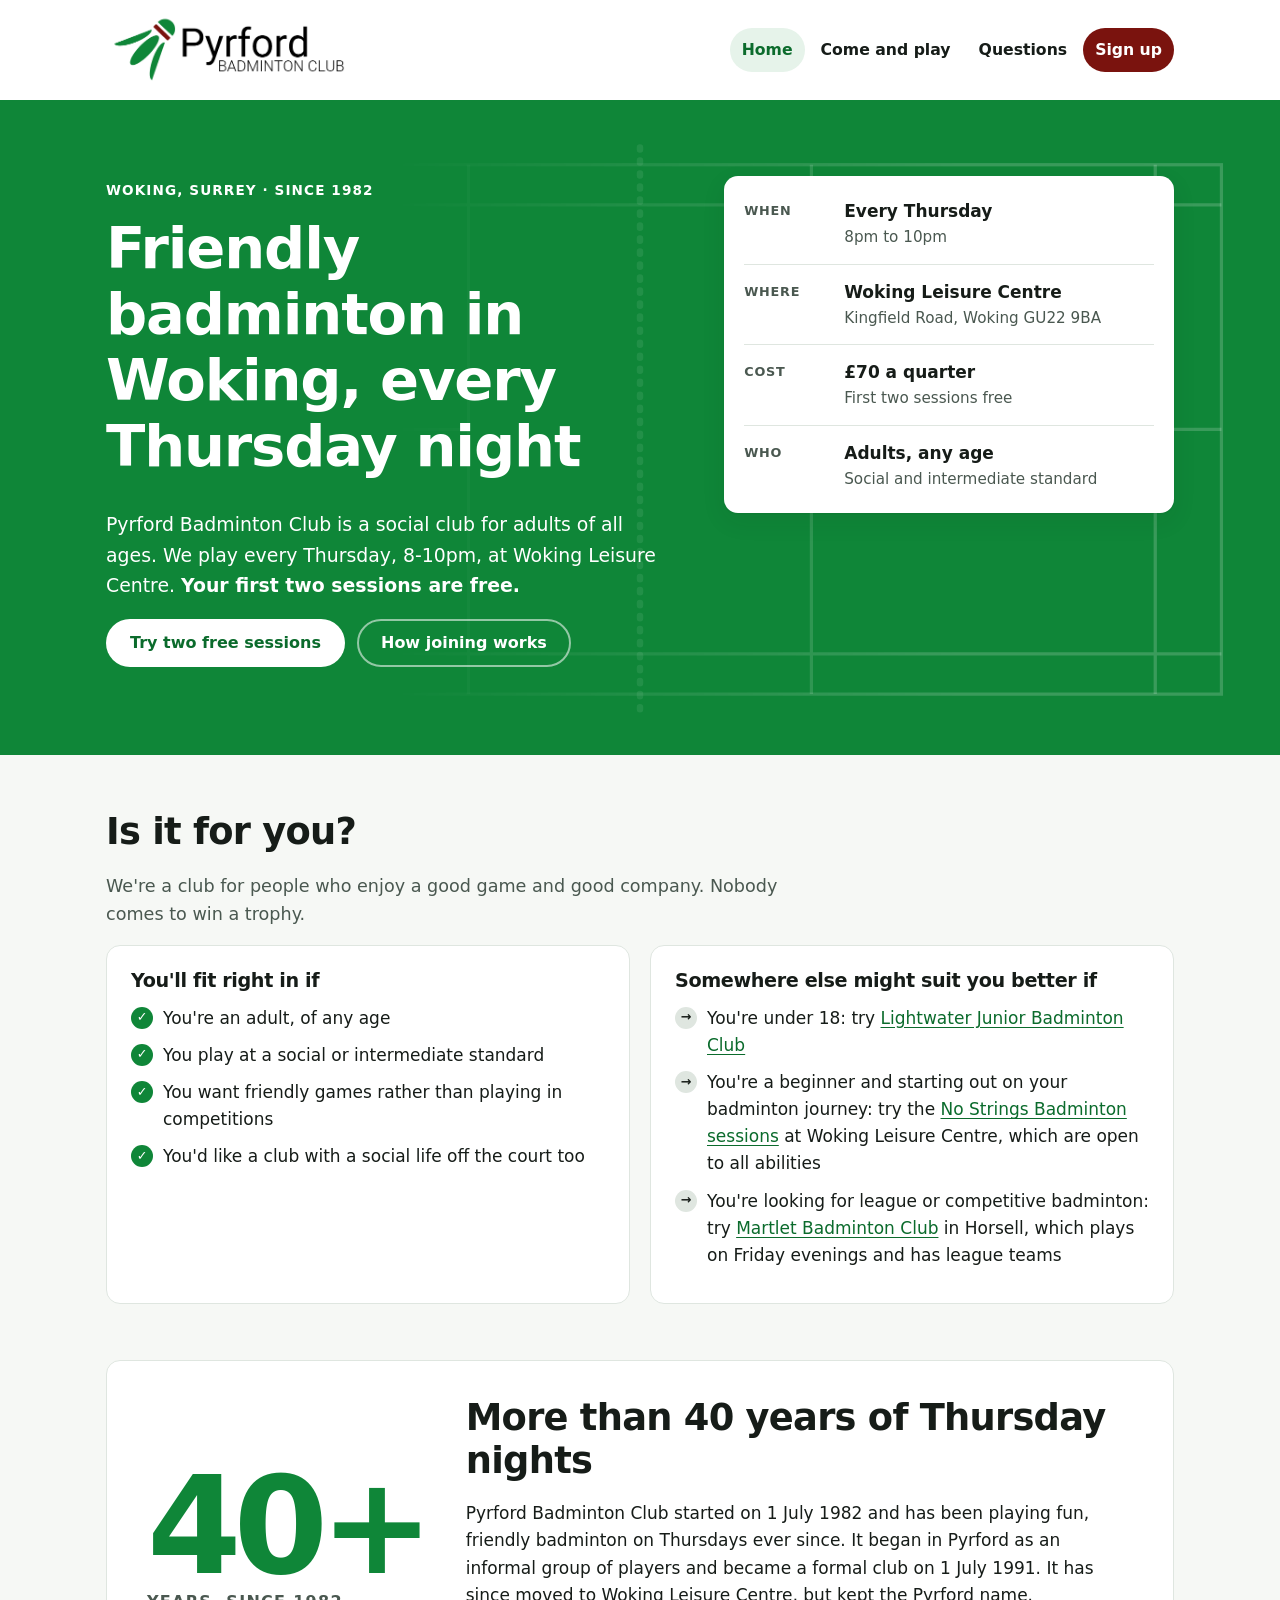
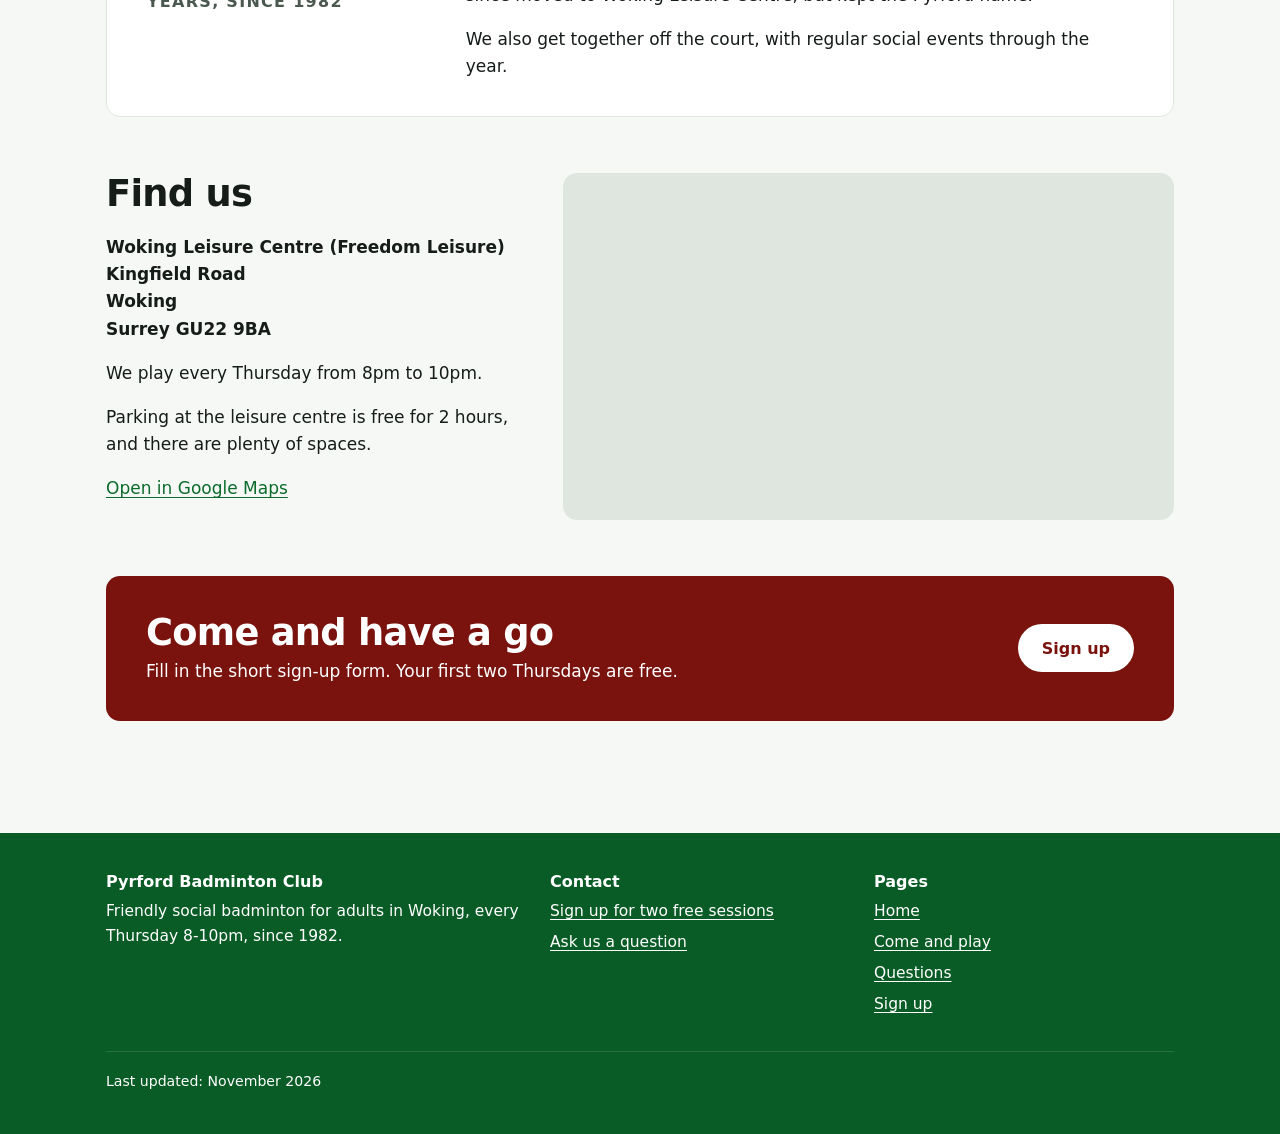
==== commit e88b2103: "The original site is back at the top, with the club's sign-up form The committee chose the original " ====
--- a/index.html
+++ b/index.html
@@ -1,152 +1,198 @@
 <!doctype html>
 <html lang="en-GB">
 <head>
-<meta charset="utf-8">
-<meta name="viewport" content="width=device-width, initial-scale=1">
-<title>Pyrford Badminton Club: website designs to compare</title>
-<meta name="description" content="Six designs for the Pyrford Badminton Club website, for the committee to compare.">
-<meta name="robots" content="noindex">
-<meta name="theme-color" content="#0f8638">
-<link rel="icon" type="image/png" sizes="48x48" href="current/images/icon-round-48.png">
-<link rel="apple-touch-icon" href="current/images/icon-180.png">
-<style>
-  :root {
-    --green: #0f8638;
-    --green-dark: #0a5f28;
-    --maroon: #7a130e;
-    --ink: #1c1f1d;
-    --muted: #4d5550;
-    --paper: #f6f7f4;
-    --card: #ffffff;
-    --line: #dfe3dd;
+  <meta charset="utf-8">
+  <meta name="viewport" content="width=device-width, initial-scale=1">
+  <title>Pyrford Badminton Club, Woking | Social badminton every Thursday</title>
+  <meta name="description" content="Pyrford Badminton Club is a friendly social badminton club for adults in Woking, Surrey. We play every Thursday, 8-10pm, at Woking Leisure Centre. £70 a quarter, first two sessions free.">
+  <meta property="og:title" content="Pyrford Badminton Club, Woking">
+  <meta property="og:description" content="Friendly social badminton for adults, every Thursday 8-10pm at Woking Leisure Centre. First two sessions free.">
+  <meta property="og:type" content="website">
+  <link rel="icon" href="images/icon-round-48.png" sizes="48x48" type="image/png">
+  <link rel="icon" href="images/icon-round-192.png" sizes="192x192" type="image/png">
+  <link rel="apple-touch-icon" href="images/icon-180.png">
+  <meta name="theme-color" content="#0f8638">
+  <link rel="stylesheet" href="styles.css">
+  <script type="application/ld+json">
+  {
+    "@context": "https://schema.org",
+    "@type": "SportsClub",
+    "name": "Pyrford Badminton Club",
+    "description": "A friendly social badminton club for intermediate and social-standard adults in Woking, Surrey, founded on 1 July 1982.",
+    "sport": "Badminton",
+    "foundingDate": "1982-07-01",
+    "areaServed": ["Woking", "Pyrford", "Surrey"],
+    "address": {
+      "@type": "PostalAddress",
+      "name": "Woking Leisure Centre",
+      "streetAddress": "Kingfield Road",
+      "addressLocality": "Woking",
+      "addressRegion": "Surrey",
+      "postalCode": "GU22 9BA",
+      "addressCountry": "GB"
+    },
+    "openingHoursSpecification": {
+      "@type": "OpeningHoursSpecification",
+      "dayOfWeek": "https://schema.org/Thursday",
+      "opens": "20:00",
+      "closes": "22:00"
+    },
+    "priceRange": "£70 a quarter, first two sessions free"
   }
-  * { box-sizing: border-box; }
-  body {
-    margin: 0;
-    font-family: system-ui, -apple-system, "Segoe UI", Roboto, "Helvetica Neue", Arial, sans-serif;
-    color: var(--ink);
-    background: var(--paper);
-    line-height: 1.5;
-  }
-  header {
-    background: var(--card);
-    border-bottom: 4px solid var(--green);
-  }
-  .wrap { max-width: 1120px; margin: 0 auto; padding: 0 16px; }
-  .top { display: flex; align-items: center; gap: 16px; padding: 18px 0; }
-  .top img { height: 48px; width: auto; }
-  main { padding: 32px 0 56px; }
-  h1 { font-size: clamp(1.6rem, 4vw, 2.2rem); line-height: 1.15; margin: 0 0 12px; }
-  .intro { max-width: 680px; color: var(--muted); margin: 0 0 32px; }
-  .intro strong { color: var(--ink); }
-  .grid {
-    display: grid;
-    grid-template-columns: repeat(auto-fill, minmax(300px, 1fr));
-    gap: 24px;
-    list-style: none;
-    margin: 0;
-    padding: 0;
-  }
-  .card {
-    background: var(--card);
-    border: 1px solid var(--line);
-    border-radius: 10px;
-    overflow: hidden;
-    display: flex;
-    flex-direction: column;
-  }
-  .card a.shot { display: block; border-bottom: 1px solid var(--line); }
-  .card img { display: block; width: 100%; height: auto; aspect-ratio: 16 / 10; object-fit: cover; object-position: top; }
-  .body { padding: 16px 18px 18px; display: flex; flex-direction: column; gap: 6px; flex: 1; }
-  .label { font-size: 0.8rem; font-weight: 700; letter-spacing: 0.08em; text-transform: uppercase; color: var(--maroon); }
-  h2 { font-size: 1.2rem; margin: 0; }
-  .body p { margin: 0 0 10px; color: var(--muted); }
-  .open {
-    margin-top: auto;
-    align-self: flex-start;
-    display: inline-block;
-    padding: 10px 18px;
-    min-height: 44px;
-    border-radius: 6px;
-    background: var(--green);
-    color: #fff;
-    font-weight: 600;
-    text-decoration: none;
-  }
-  .open:hover, .open:focus-visible { background: var(--green-dark); }
-  a:focus-visible { outline: 3px solid var(--maroon); outline-offset: 3px; }
-  footer { color: var(--muted); font-size: 0.9rem; padding: 0 0 40px; }
-</style>
+  </script>
 </head>
 <body>
-<header>
-  <div class="wrap top">
-    <img src="current/images/logo.png" width="542" height="163" alt="Pyrford Badminton Club">
-  </div>
-</header>
-<main class="wrap">
-  <h1>Website designs to compare</h1>
-  <p class="intro">Six designs for the club's website, all with the same facts. Have a look at each, on your phone as well as a computer, and say <strong>which you like</strong>, or <strong>which parts of each</strong>. Use your browser's back button to come back to this list.</p>
+  <a class="skip" href="#main">Skip to content</a>
 
-  <ul class="grid">
-    <li class="card">
-      <a class="shot" href="current/" tabindex="-1" aria-hidden="true"><img src="thumbs/current.jpg" width="1280" height="800" alt="" loading="lazy"></a>
-      <div class="body">
-        <span class="label">Current site</span>
-        <h2>The site as it is now</h2>
-        <p>Four pages: home, come and play, questions and sign up.</p>
-        <a class="open" href="current/">Open the current site</a>
+  <header class="site-header">
+    <div class="wrap">
+      <a class="brand" href="index.html"><img src="images/logo.png" alt="Pyrford Badminton Club home" width="542" height="163"></a>
+      <nav aria-label="Main">
+        <ul class="nav">
+          <li><a href="index.html" aria-current="page">Home</a></li>
+          <li><a href="come-and-play.html">Come and play</a></li>
+          <li><a href="questions.html">Questions</a></li>
+          <li><a class="nav-cta" href="sign-up.html">Sign up</a></li>
+        </ul>
+      </nav>
+    </div>
+  </header>
+
+  <main id="main">
+    <section class="hero">
+      <svg class="court-lines" viewBox="0 0 1200 600" preserveAspectRatio="xMidYMid slice" aria-hidden="true">
+        <rect x="64" y="56" width="1072" height="488"/>
+        <path d="M64 93H1136M64 507H1136M442 56V544M758 56V544M125 56V544M1075 56V544M64 300H442M758 300H1136"/>
+        <path class="net" d="M600 40V560"/>
+      </svg>
+      <div class="wrap">
+        <div>
+          <span class="eyebrow">Woking, Surrey &middot; since 1982</span>
+          <h1>Friendly badminton in Woking, every Thursday night</h1>
+          <p class="lead">Pyrford Badminton Club is a social club for adults of all ages. We play every Thursday, 8&#8209;10pm, at Woking Leisure Centre. <strong>Your first two sessions are free.</strong></p>
+          <div class="actions">
+            <a class="btn btn-light" href="sign-up.html">Try two free sessions</a>
+            <a class="btn btn-ghost" href="come-and-play.html">How joining works</a>
+          </div>
+        </div>
+        <dl class="facts">
+          <div><dt>When</dt><dd>Every Thursday<span>8pm to 10pm</span></dd></div>
+          <div><dt>Where</dt><dd>Woking Leisure Centre<span>Kingfield Road, Woking GU22 9BA</span></dd></div>
+          <div><dt>Cost</dt><dd>&pound;70 a quarter<span>First two sessions free</span></dd></div>
+          <div><dt>Who</dt><dd>Adults, any age<span>Social and intermediate standard</span></dd></div>
+        </dl>
       </div>
-    </li>
-    <li class="card">
-      <a class="shot" href="v2/" tabindex="-1" aria-hidden="true"><img src="thumbs/v2.jpg" width="1280" height="800" alt="" loading="lazy"></a>
-      <div class="body">
-        <span class="label">Design 2</span>
-        <h2>Night in the hall</h2>
-        <p>A photo of a lit sports hall with the time in large, light lettering. Four pages.</p>
-        <a class="open" href="v2/">Open design 2</a>
+    </section>
+
+    <section class="section" aria-labelledby="fit">
+      <div class="wrap">
+        <h2 id="fit">Is it for you?</h2>
+        <p class="section-intro">We're a club for people who enjoy a good game and good company. Nobody comes to win a trophy.</p>
+        <div class="two-col">
+          <div class="card">
+            <h3>You'll fit right in if</h3>
+            <ul class="ticks">
+              <li>You're an adult, of any age</li>
+              <li>You play at a social or intermediate standard</li>
+              <li>You want friendly games rather than playing in competitions</li>
+              <li>You'd like a club with a social life off the court too</li>
+            </ul>
+          </div>
+          <div class="card">
+            <h3>Somewhere else might suit you better if</h3>
+            <ul class="crosses">
+              <li>You're under 18: try <a href="https://www.surreycc.gov.uk/children/support-and-advice/families/directory/l/lightwater-junior-badminton-club">Lightwater Junior Badminton Club</a></li>
+              <li>You're a beginner and starting out on your badminton journey: try the <a href="https://freedom-leisure.co.uk/centres/woking-leisure-centre/badminton">No Strings Badminton sessions</a> at Woking Leisure Centre, which are open to all abilities</li>
+              <li>You're looking for league or competitive badminton: try <a href="https://www.allaboutweybridge.co.uk/?p=42633">Martlet Badminton Club</a> in Horsell, which plays on Friday evenings and has league teams</li>
+            </ul>
+          </div>
+        </div>
       </div>
-    </li>
-    <li class="card">
-      <a class="shot" href="v3/" tabindex="-1" aria-hidden="true"><img src="thumbs/v3.jpg" width="1280" height="800" alt="" loading="lazy"></a>
-      <div class="body">
-        <span class="label">Design 3</span>
-        <h2>Court plan</h2>
-        <p>The whole page laid out as a green court, with the details in its boxes. One page.</p>
-        <a class="open" href="v3/">Open design 3</a>
+    </section>
+
+    <section class="section" aria-labelledby="history">
+      <div class="wrap">
+        <div class="forty">
+          <div class="forty-number" aria-hidden="true">40+<small>years, since 1982</small></div>
+          <div>
+            <h2 id="history">More than 40 years of Thursday nights</h2>
+            <p>Pyrford Badminton Club started on 1 July 1982 and has been playing fun, friendly badminton on Thursdays ever since. It began in Pyrford as an informal group of players and became a formal club on 1 July 1991. It has since moved to Woking Leisure Centre, but kept the Pyrford name.</p>
+            <!-- TO FILL IN: when the club moved from Pyrford to Woking Leisure Centre, and where it played in Pyrford. -->
+            <p>We also get together off the court, with regular social events through the year.</p>
+          </div>
+        </div>
+        <!--
+          PHOTOS: add pictures of club nights here. Save them in the images folder,
+          then uncomment this block and change the file names and descriptions.
+          Only use photos of members who are happy to be online.
+
+        <div class="gallery">
+          <img src="images/club-night.jpg" alt="Club members playing doubles at Woking Leisure Centre" width="800" height="533" loading="lazy">
+          <img src="images/social.jpg" alt="Club members at a social evening" width="800" height="533" loading="lazy">
+        </div>
+        -->
       </div>
-    </li>
-    <li class="card">
-      <a class="shot" href="v4/" tabindex="-1" aria-hidden="true"><img src="thumbs/v4.jpg" width="1280" height="800" alt="" loading="lazy"></a>
-      <div class="body">
-        <span class="label">Design 4</span>
-        <h2>Headline and court</h2>
-        <p>A big headline, then the day, place and price set out on a court diagram. One page.</p>
-        <a class="open" href="v4/">Open design 4</a>
+    </section>
+
+    <section class="section" aria-labelledby="find">
+      <div class="wrap">
+        <div class="find-us">
+          <div>
+            <h2 id="find">Find us</h2>
+            <address>
+              Woking Leisure Centre (Freedom Leisure)<br>
+              Kingfield Road<br>
+              Woking<br>
+              Surrey GU22 9BA
+            </address>
+            <p>We play every Thursday from 8pm to 10pm.</p>
+            <p>Parking at the leisure centre is free for 2 hours, and there are plenty of spaces.</p>
+            <p><a href="https://www.google.com/maps/search/?api=1&amp;query=Woking+Leisure+Centre+Kingfield+Road+Woking+GU22+9BA">Open in Google Maps</a></p>
+          </div>
+          <iframe class="map" title="Map showing Woking Leisure Centre, Kingfield Road, Woking" src="https://www.openstreetmap.org/export/embed.html?bbox=-0.5643%2C51.3065%2C-0.5483%2C51.3135&amp;layer=mapnik&amp;marker=51.30996%2C-0.55626" loading="lazy" referrerpolicy="no-referrer-when-downgrade"></iframe>
+        </div>
       </div>
-    </li>
-    <li class="card">
-      <a class="shot" href="v5/" tabindex="-1" aria-hidden="true"><img src="thumbs/v5.jpg" width="1280" height="800" alt="" loading="lazy"></a>
-      <div class="body">
-        <span class="label">Design 5</span>
-        <h2>The numbers on court</h2>
-        <p>Time, price and "free" in large type across a court grid, with a maroon net line. One page.</p>
-        <a class="open" href="v5/">Open design 5</a>
+    </section>
+
+    <section class="section">
+      <div class="wrap">
+        <div class="cta">
+          <div>
+            <h2>Come and have a go</h2>
+            <p>Fill in the short sign-up form. Your first two Thursdays are free.</p>
+          </div>
+          <a class="btn btn-court" href="sign-up.html">Sign up</a>
+        </div>
       </div>
-    </li>
-    <li class="card">
-      <a class="shot" href="v6/" tabindex="-1" aria-hidden="true"><img src="thumbs/v6.jpg" width="1280" height="800" alt="" loading="lazy"></a>
-      <div class="body">
-        <span class="label">Design 6</span>
-        <h2>Thursday night badminton</h2>
-        <p>A very large headline across the top, with illustrated players further down. One page.</p>
-        <a class="open" href="v6/">Open design 6</a>
+    </section>
+  </main>
+
+  <footer class="site-footer">
+    <div class="wrap">
+      <div class="footer-grid">
+        <div>
+          <h2>Pyrford Badminton Club</h2>
+          <p>Friendly social badminton for adults in Woking, every Thursday 8&#8209;10pm, since 1982.</p>
+        </div>
+        <div>
+          <h2>Contact</h2>
+          <ul>
+            <li><a href="sign-up.html">Sign up for two free sessions</a></li>
+            <li><a href="sign-up.html">Ask us a question</a></li>
+          </ul>
+        </div>
+        <div>
+          <h2>Pages</h2>
+          <ul>
+            <li><a href="index.html">Home</a></li>
+            <li><a href="come-and-play.html">Come and play</a></li>
+            <li><a href="questions.html">Questions</a></li>
+            <li><a href="sign-up.html">Sign up</a></li>
+          </ul>
+        </div>
       </div>
-    </li>
-  </ul>
-</main>
-<footer class="wrap">
-  <p>The sign-up buttons in the new designs don't work yet: they'll go to the club's sign-up form once it's made. Pictures in the designs are illustrations, not photos of the club.</p>
-</footer>
+      <p class="footer-base">Last updated: November 2026</p>
+    </div>
+  </footer>
 </body>
 </html>
--- a/styles.css
+++ b/styles.css
@@ -0,0 +1,535 @@
+/* Pyrford Badminton Club - one stylesheet for every page.
+   Colours are set once here as tokens; dark mode swaps them below. */
+
+:root {
+  /* Club colours, from the logo: green #0f8638 and maroon #7a130e. */
+  --court: #0f8638;          /* club green: hero, page headings, buttons */
+  --court-deep: #0a5c26;     /* darker club green for the footer */
+  --court-line: rgba(255, 255, 255, 0.18);
+  --on-court: #ffffff;       /* text on green (white on the club green is 4.7:1, AA) */
+  --on-court-muted: #ffffff; /* anything paler than white fails AA on the club green */
+  --accent: #7a130e;         /* club maroon: sign-up buttons, number badges, call-to-action band */
+  --on-accent: #ffffff;
+  --header: #ffffff;         /* the logo has a white background, so the header stays white */
+  --page: #f6f8f5;           /* very pale green-grey page background */
+  --card: #ffffff;
+  --ink: #161c18;            /* main text (the logo's black, softened) */
+  --muted: #4a5850;          /* secondary text (passes AA on page and card) */
+  --rule: #dfe6e0;
+  --link: #0b6b2c;           /* the club green darkened so link text passes AA on the page */
+  --green-tint: #e6f3ea;     /* current page in the menu */
+  --focus: #1f6feb;
+  --shadow: 0 1px 2px rgba(20, 40, 30, 0.06), 0 8px 24px rgba(20, 40, 30, 0.08);
+  --radius: 14px;
+  --radius-sm: 10px;
+  --max: 1100px;
+  --gutter: 16px;
+  --font: system-ui, -apple-system, "Segoe UI", Roboto, "Helvetica Neue", Arial, sans-serif;
+  color-scheme: light;
+}
+
+@media (prefers-color-scheme: dark) {
+  :root {
+    --court-deep: #08361a;
+    --page: #111a15;
+    --card: #18241d;
+    --ink: #eef3ef;
+    --muted: #b4c3b9;
+    --rule: #2b3b31;
+    --link: #8fd6ad;
+    --shadow: 0 1px 2px rgba(0, 0, 0, 0.3), 0 8px 24px rgba(0, 0, 0, 0.3);
+    color-scheme: dark;
+  }
+}
+
+*,
+*::before,
+*::after { box-sizing: border-box; }
+
+html { -webkit-text-size-adjust: 100%; }
+
+body {
+  margin: 0;
+  background: var(--page);
+  color: var(--ink);
+  font-family: var(--font);
+  font-size: 1.0625rem;
+  line-height: 1.6;
+}
+
+img, svg, iframe { max-width: 100%; }
+
+a { color: var(--link); text-underline-offset: 0.18em; }
+a:hover { text-decoration-thickness: 2px; }
+
+:focus-visible {
+  outline: 3px solid var(--focus);
+  outline-offset: 3px;
+  border-radius: 4px;
+}
+
+h1, h2, h3 {
+  line-height: 1.15;
+  letter-spacing: -0.02em;
+  margin: 0 0 0.5em;
+}
+h1 { font-size: clamp(2.1rem, 6vw, 3.6rem); font-weight: 800; }
+h2 { font-size: clamp(1.6rem, 3.6vw, 2.3rem); font-weight: 800; }
+h3 { font-size: 1.2rem; font-weight: 700; }
+p { margin: 0 0 1em; }
+
+.wrap {
+  width: 100%;
+  max-width: var(--max);
+  margin: 0 auto;
+  padding: 0 var(--gutter);
+}
+
+.skip {
+  position: absolute;
+  left: -9999px;
+  top: 8px;
+  background: var(--card);
+  color: var(--ink);
+  padding: 10px 14px;
+  border-radius: var(--radius-sm);
+  z-index: 10;
+}
+.skip:focus { left: 8px; }
+
+/* ---------- Header ---------- */
+
+.site-header {
+  background: var(--header);
+  color: #161c18;
+  border-bottom: 4px solid var(--court);
+}
+.site-header .wrap {
+  display: flex;
+  flex-wrap: wrap;
+  align-items: center;
+  justify-content: space-between;
+  gap: 8px 20px;
+  padding-top: 12px;
+  padding-bottom: 12px;
+}
+.brand {
+  display: inline-flex;
+  align-items: center;
+  min-height: 44px;
+}
+.brand img { display: block; height: 76px; width: auto; }
+@media (max-width: 480px) { .brand img { height: 60px; } }
+
+.nav {
+  display: flex;
+  flex-wrap: wrap;
+  gap: 4px;
+  margin: 0;
+  padding: 0;
+  list-style: none;
+}
+.nav a {
+  display: inline-flex;
+  align-items: center;
+  min-height: 44px;
+  padding: 0 12px;
+  border-radius: 999px;
+  color: #161c18;
+  text-decoration: none;
+  font-weight: 600;
+  font-size: 0.98rem;
+}
+.nav a:hover { background: #f0f4f1; }
+.nav a[aria-current="page"] {
+  background: var(--green-tint);
+  color: #0b6b2c;
+}
+.nav a.nav-cta { background: var(--accent); color: var(--on-accent); }
+.nav a.nav-cta:hover { background: var(--accent); text-decoration: underline; }
+.nav a.nav-cta[aria-current="page"] { box-shadow: 0 0 0 2px #ffffff, 0 0 0 4px var(--accent); }
+@media (max-width: 480px) {
+  .nav { gap: 0; margin-left: -8px; }
+  .nav a { padding: 0 8px; font-size: 0.93rem; }
+  .nav a.nav-cta { margin-left: 4px; padding: 0 12px; }
+}
+
+/* ---------- Buttons ---------- */
+
+.btn {
+  display: inline-flex;
+  align-items: center;
+  justify-content: center;
+  gap: 8px;
+  min-height: 48px;
+  padding: 0 22px;
+  border-radius: 999px;
+  font-weight: 700;
+  font-size: 1rem;
+  text-decoration: none;
+  border: 2px solid transparent;
+  transition: transform 0.15s ease;
+}
+.btn:hover { transform: translateY(-1px); }
+.btn-light { background: #ffffff; color: #0b6b2c; }
+.btn-accent { background: var(--accent); color: var(--on-accent); }
+.btn-ghost { border-color: rgba(255, 255, 255, 0.55); color: var(--on-court); }
+.btn-ghost:hover { background: rgba(255, 255, 255, 0.08); }
+.btn-court { background: var(--court); color: var(--on-court); }
+
+@media (prefers-reduced-motion: reduce) {
+  .btn { transition: none; }
+  .btn:hover { transform: none; }
+}
+
+/* ---------- Hero ---------- */
+
+.hero {
+  position: relative;
+  overflow: hidden;
+  background: var(--court);
+  color: var(--on-court);
+  padding: 40px 0 56px;
+}
+.hero .court-lines {
+  position: absolute;
+  inset: 0;
+  width: 100%;
+  height: 100%;
+  pointer-events: none;
+}
+/* The court fades out behind the words so it never crosses the text. */
+.court-lines {
+  -webkit-mask-image: linear-gradient(90deg, transparent 0%, transparent 30%, #000 75%);
+  mask-image: linear-gradient(90deg, transparent 0%, transparent 30%, #000 75%);
+}
+.court-lines * { fill: none; stroke: var(--court-line); stroke-width: 3; }
+.court-lines .net { stroke-width: 6; stroke-dasharray: 2 10; stroke-linecap: round; }
+.hero .wrap {
+  position: relative;
+  display: grid;
+  gap: 32px;
+}
+.eyebrow {
+  display: inline-block;
+  font-size: 0.85rem;
+  font-weight: 700;
+  letter-spacing: 0.08em;
+  text-transform: uppercase;
+  color: var(--on-court);
+  margin-bottom: 14px;
+}
+.hero .lead {
+  font-size: 1.18rem;
+  color: var(--on-court-muted);
+  max-width: 34em;
+}
+.hero .lead strong { color: var(--on-court); }
+.actions { display: flex; flex-wrap: wrap; gap: 12px; margin-top: 8px; }
+
+.facts {
+  background: var(--card);
+  color: var(--ink);
+  border-radius: var(--radius);
+  box-shadow: var(--shadow);
+  padding: 8px 20px;
+  margin: 0;
+  align-self: start;
+}
+.facts div {
+  display: grid;
+  grid-template-columns: 5.5rem 1fr;
+  gap: 12px;
+  padding: 14px 0;
+  border-bottom: 1px solid var(--rule);
+}
+.facts div:last-child { border-bottom: 0; }
+.facts dt {
+  font-size: 0.8rem;
+  font-weight: 700;
+  letter-spacing: 0.06em;
+  text-transform: uppercase;
+  color: var(--muted);
+  padding-top: 3px;
+}
+.facts dd { margin: 0; font-weight: 600; }
+.facts dd span { display: block; font-weight: 400; color: var(--muted); font-size: 0.95rem; }
+
+@media (min-width: 860px) {
+  .hero { padding: 72px 0 88px; }
+  .hero .wrap { grid-template-columns: 1.25fr 1fr; align-items: center; gap: 56px; }
+}
+
+/* ---------- Page heading (inner pages) ---------- */
+
+.page-head {
+  position: relative;
+  overflow: hidden;
+  background: var(--court);
+  color: var(--on-court);
+  padding: 36px 0 44px;
+}
+.page-head .court-lines { position: absolute; inset: 0; width: 100%; height: 100%; pointer-events: none; }
+.page-head .wrap { position: relative; }
+.page-head a { color: var(--on-court); }
+.page-head p { color: var(--on-court-muted); font-size: 1.15rem; max-width: 36em; margin: 0; }
+
+/* ---------- Sections ---------- */
+
+.section { padding: 56px 0; }
+.section + .section { padding-top: 0; }
+.section-intro { color: var(--muted); max-width: 40em; font-size: 1.1rem; }
+
+.two-col { display: grid; gap: 20px; }
+@media (min-width: 760px) { .two-col { grid-template-columns: 1fr 1fr; } }
+
+.card {
+  background: var(--card);
+  border: 1px solid var(--rule);
+  border-radius: var(--radius);
+  padding: 24px;
+}
+.card h3 { margin-bottom: 12px; }
+
+.ticks, .crosses { list-style: none; margin: 0; padding: 0; }
+.ticks li, .crosses li {
+  position: relative;
+  padding-left: 32px;
+  margin-bottom: 10px;
+}
+.ticks li::before, .crosses li::before {
+  position: absolute;
+  left: 0;
+  top: 2px;
+  width: 22px;
+  height: 22px;
+  border-radius: 50%;
+  display: grid;
+  place-items: center;
+  font-size: 0.8rem;
+  font-weight: 800;
+}
+.ticks li::before { content: "\2713"; background: var(--court); color: var(--on-court); }
+.crosses li::before { content: "\2192"; background: var(--rule); color: var(--ink); }
+
+/* Anniversary band */
+.forty {
+  display: grid;
+  gap: 24px;
+  align-items: center;
+  background: var(--card);
+  border: 1px solid var(--rule);
+  border-radius: var(--radius);
+  padding: 28px 24px;
+}
+.forty-number {
+  font-size: clamp(5rem, 16vw, 8.5rem);
+  font-weight: 900;
+  line-height: 0.85;
+  letter-spacing: -0.06em;
+  color: var(--court);
+}
+@media (prefers-color-scheme: dark) { .forty-number { color: #5cc985; } }
+.forty-number small {
+  display: block;
+  font-size: 1rem;
+  letter-spacing: 0.08em;
+  text-transform: uppercase;
+  font-weight: 700;
+  color: var(--muted);
+  margin-top: 10px;
+}
+.forty p:last-child { margin-bottom: 0; }
+@media (min-width: 760px) { .forty { grid-template-columns: auto 1fr; gap: 40px; padding: 36px 40px; } }
+
+/* Photos (add them in index.html) */
+.gallery { display: grid; gap: 16px; margin-top: 20px; }
+.gallery img { width: 100%; height: auto; border-radius: var(--radius); display: block; }
+@media (min-width: 760px) { .gallery { grid-template-columns: 1fr 1fr; } }
+
+/* Steps */
+.steps { list-style: none; margin: 0; padding: 0; display: grid; gap: 16px; counter-reset: step; }
+@media (min-width: 860px) { .steps { grid-template-columns: repeat(3, 1fr); } }
+.steps li {
+  counter-increment: step;
+  background: var(--card);
+  border: 1px solid var(--rule);
+  border-radius: var(--radius);
+  padding: 24px;
+}
+.steps li::before {
+  content: counter(step);
+  display: grid;
+  place-items: center;
+  width: 40px;
+  height: 40px;
+  border-radius: 50%;
+  background: var(--accent);
+  color: var(--on-accent);
+  font-weight: 800;
+  margin-bottom: 14px;
+}
+.steps h3 { margin-bottom: 6px; }
+.steps p { margin: 0; color: var(--muted); }
+
+/* Price */
+.price {
+  display: grid;
+  gap: 20px;
+  background: var(--court);
+  color: var(--on-court);
+  border-radius: var(--radius);
+  padding: 28px 24px;
+}
+.price-amount { font-size: clamp(3rem, 9vw, 4.4rem); font-weight: 900; line-height: 1; letter-spacing: -0.04em; }
+.price-amount span { font-size: 1.1rem; font-weight: 600; letter-spacing: 0; color: var(--on-court-muted); }
+.price p { color: var(--on-court-muted); margin: 0; }
+.price strong { color: var(--on-court); }
+.price .free {
+  display: inline-block;
+  background: var(--accent);
+  color: var(--on-accent);
+  font-weight: 800;
+  border-radius: 999px;
+  padding: 6px 14px;
+  margin-bottom: 10px;
+}
+@media (min-width: 760px) { .price { grid-template-columns: auto 1fr; align-items: center; gap: 40px; padding: 36px 40px; } }
+
+/* Map */
+.find-us { display: grid; gap: 20px; }
+@media (min-width: 860px) { .find-us { grid-template-columns: 1fr 1.4fr; align-items: stretch; } }
+.map {
+  border: 0;
+  width: 100%;
+  min-height: 300px;
+  height: 100%;
+  border-radius: var(--radius);
+  background: var(--rule);
+}
+address { font-style: normal; font-weight: 600; margin-bottom: 1em; }
+
+/* FAQ */
+.faq { display: grid; gap: 10px; max-width: 46em; }
+.faq details {
+  background: var(--card);
+  border: 1px solid var(--rule);
+  border-radius: var(--radius-sm);
+}
+.faq summary {
+  cursor: pointer;
+  list-style: none;
+  display: flex;
+  justify-content: space-between;
+  align-items: center;
+  gap: 16px;
+  min-height: 56px;
+  padding: 12px 20px;
+  font-weight: 700;
+  font-size: 1.05rem;
+}
+.faq summary::-webkit-details-marker { display: none; }
+.faq summary::after {
+  content: "+";
+  flex: none;
+  display: grid;
+  place-items: center;
+  width: 28px;
+  height: 28px;
+  border-radius: 50%;
+  background: var(--page);
+  color: var(--ink);
+  font-weight: 800;
+}
+.faq details[open] summary::after { content: "\2212"; }
+.faq details > div { padding: 0 20px 18px; }
+.faq details > div p:last-child { margin-bottom: 0; }
+
+/* Sign-up page */
+.signup-layout { display: grid; gap: 20px; align-items: start; }
+@media (min-width: 900px) { .signup-layout { grid-template-columns: 1.6fr 1fr; gap: 32px; } }
+.form-card {
+  background: var(--card);
+  border: 1px solid var(--rule);
+  border-radius: var(--radius);
+  padding: 8px;
+}
+.signup-form {
+  display: block;
+  width: 100%;
+  height: 960px; /* fits the 3-question Google Form, with room for its "required" warnings */
+  border: 0;
+  border-radius: var(--radius-sm);
+  background: var(--card);
+}
+.form-card .mt-text { padding: 0 12px 10px; }
+@media (max-width: 600px) {
+  .signup-form { height: 1060px; } /* the title and footer wrap onto more lines on a phone */
+}
+.form-placeholder {
+  border: 2px dashed var(--rule);
+  border-radius: var(--radius-sm);
+  padding: 40px 24px;
+  text-align: center;
+  color: var(--muted);
+}
+.form-placeholder h2 { font-size: 1.3rem; color: var(--ink); }
+.form-placeholder p { margin: 0; }
+.h3 { font-size: 1.2rem; }
+.next-steps { margin: 0 0 16px; padding-left: 1.3em; }
+.next-steps li { margin-bottom: 10px; padding-left: 4px; }
+.small-print { font-size: 0.92rem; color: var(--muted); margin: 0; }
+
+/* Call to action band */
+.cta {
+  background: var(--accent);
+  color: var(--on-accent);
+  border-radius: var(--radius);
+  padding: 32px 24px;
+  display: grid;
+  gap: 16px;
+  align-items: center;
+}
+.cta h2 { margin-bottom: 4px; }
+.cta p { margin: 0; }
+.cta a:not(.btn) { color: var(--on-accent); }
+.cta .btn-court { justify-self: start; background: #ffffff; color: var(--accent); }
+@media (min-width: 760px) { .cta { grid-template-columns: 1fr auto; padding: 36px 40px; } }
+
+.email-big {
+  font-size: clamp(1.2rem, 4.4vw, 1.6rem);
+  font-weight: 800;
+  word-break: break-word;
+}
+
+.mt-text { margin: 14px 0 0; }
+
+.note {
+  border-left: 4px solid var(--accent);
+  background: var(--card);
+  padding: 14px 18px;
+  border-radius: 0 var(--radius-sm) var(--radius-sm) 0;
+  margin: 0;
+}
+
+/* ---------- Footer ---------- */
+
+.site-footer {
+  background: var(--court-deep);
+  color: var(--on-court-muted);
+  padding: 40px 0 28px;
+  margin-top: 56px;
+  font-size: 0.97rem;
+}
+.site-footer a { color: var(--on-court); }
+.footer-grid { display: grid; gap: 24px; }
+@media (min-width: 760px) { .footer-grid { grid-template-columns: 1.4fr 1fr 1fr; } }
+.site-footer h2 { font-size: 1rem; color: var(--on-court); letter-spacing: 0; margin-bottom: 8px; }
+.site-footer ul { list-style: none; margin: 0; padding: 0; }
+.site-footer li { margin-bottom: 6px; }
+.footer-base {
+  border-top: 1px solid rgba(255, 255, 255, 0.12);
+  margin-top: 28px;
+  padding-top: 18px;
+  font-size: 0.88rem;
+}
